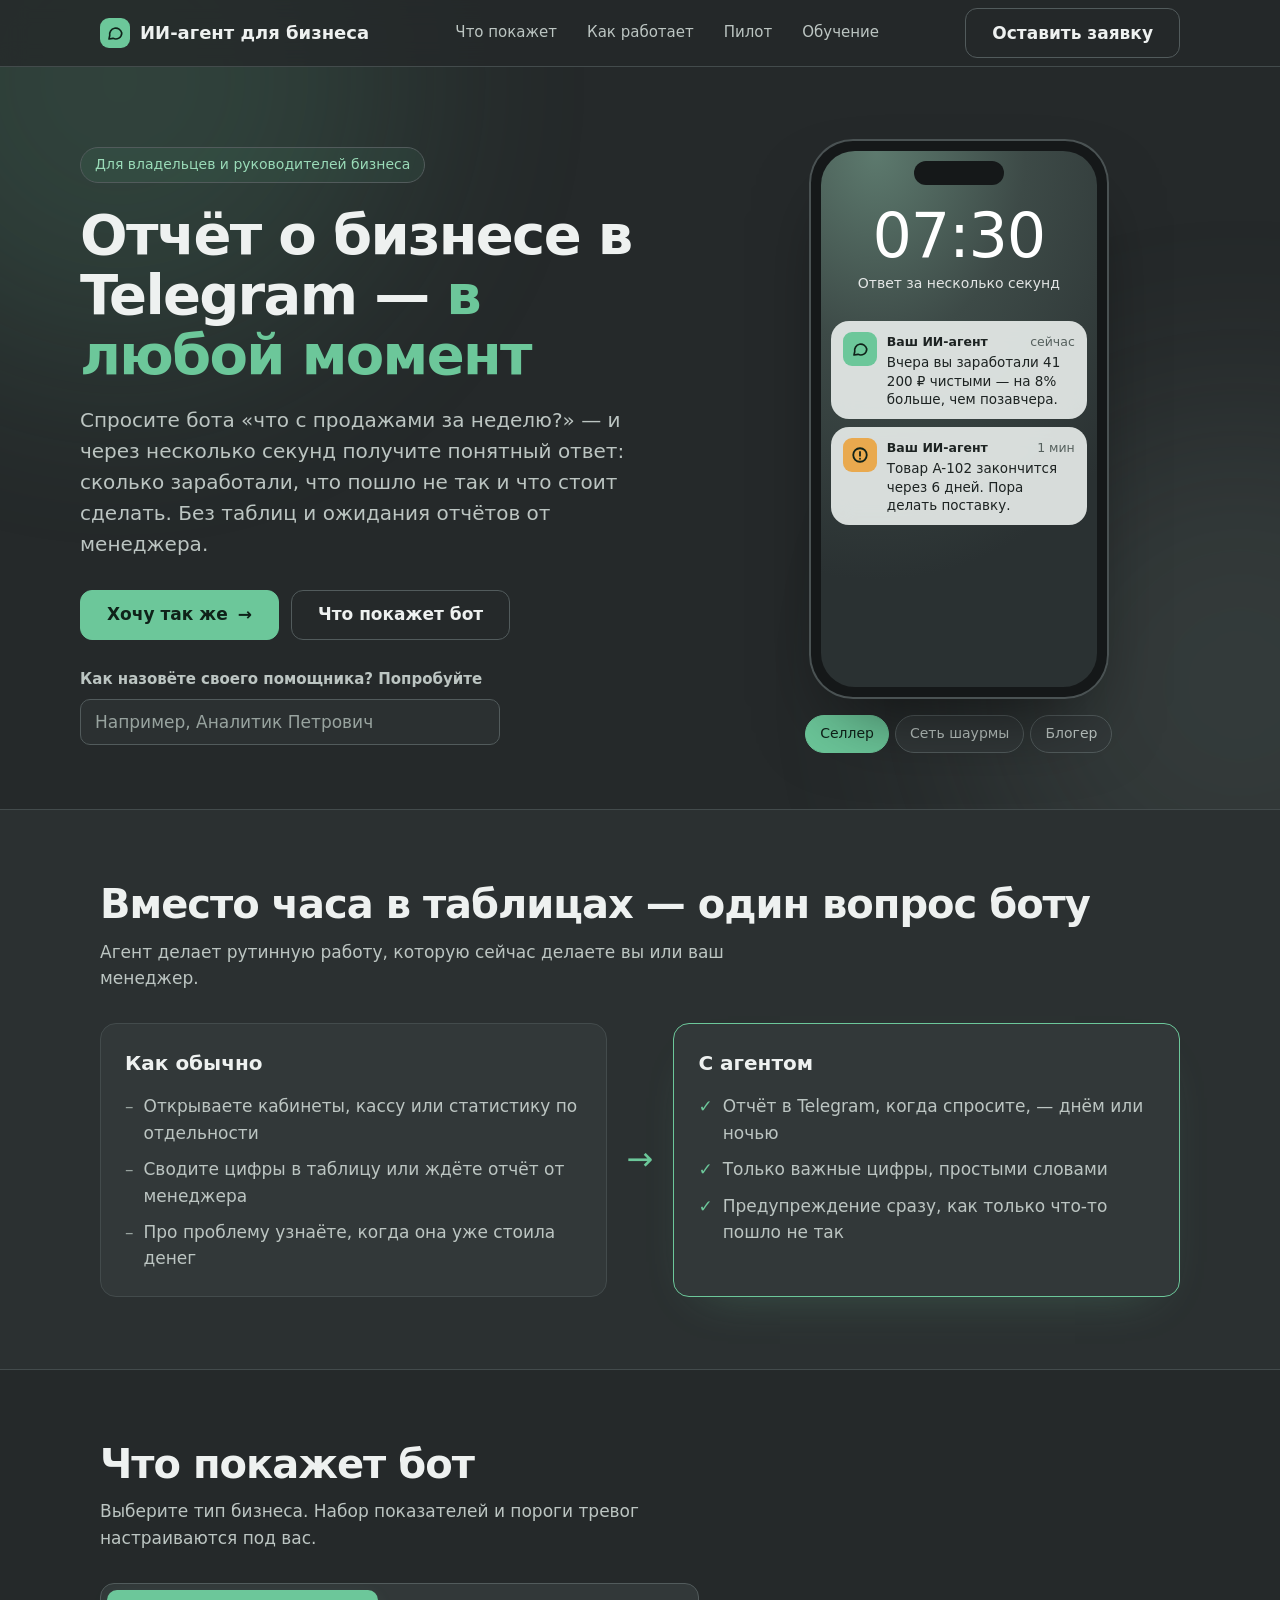
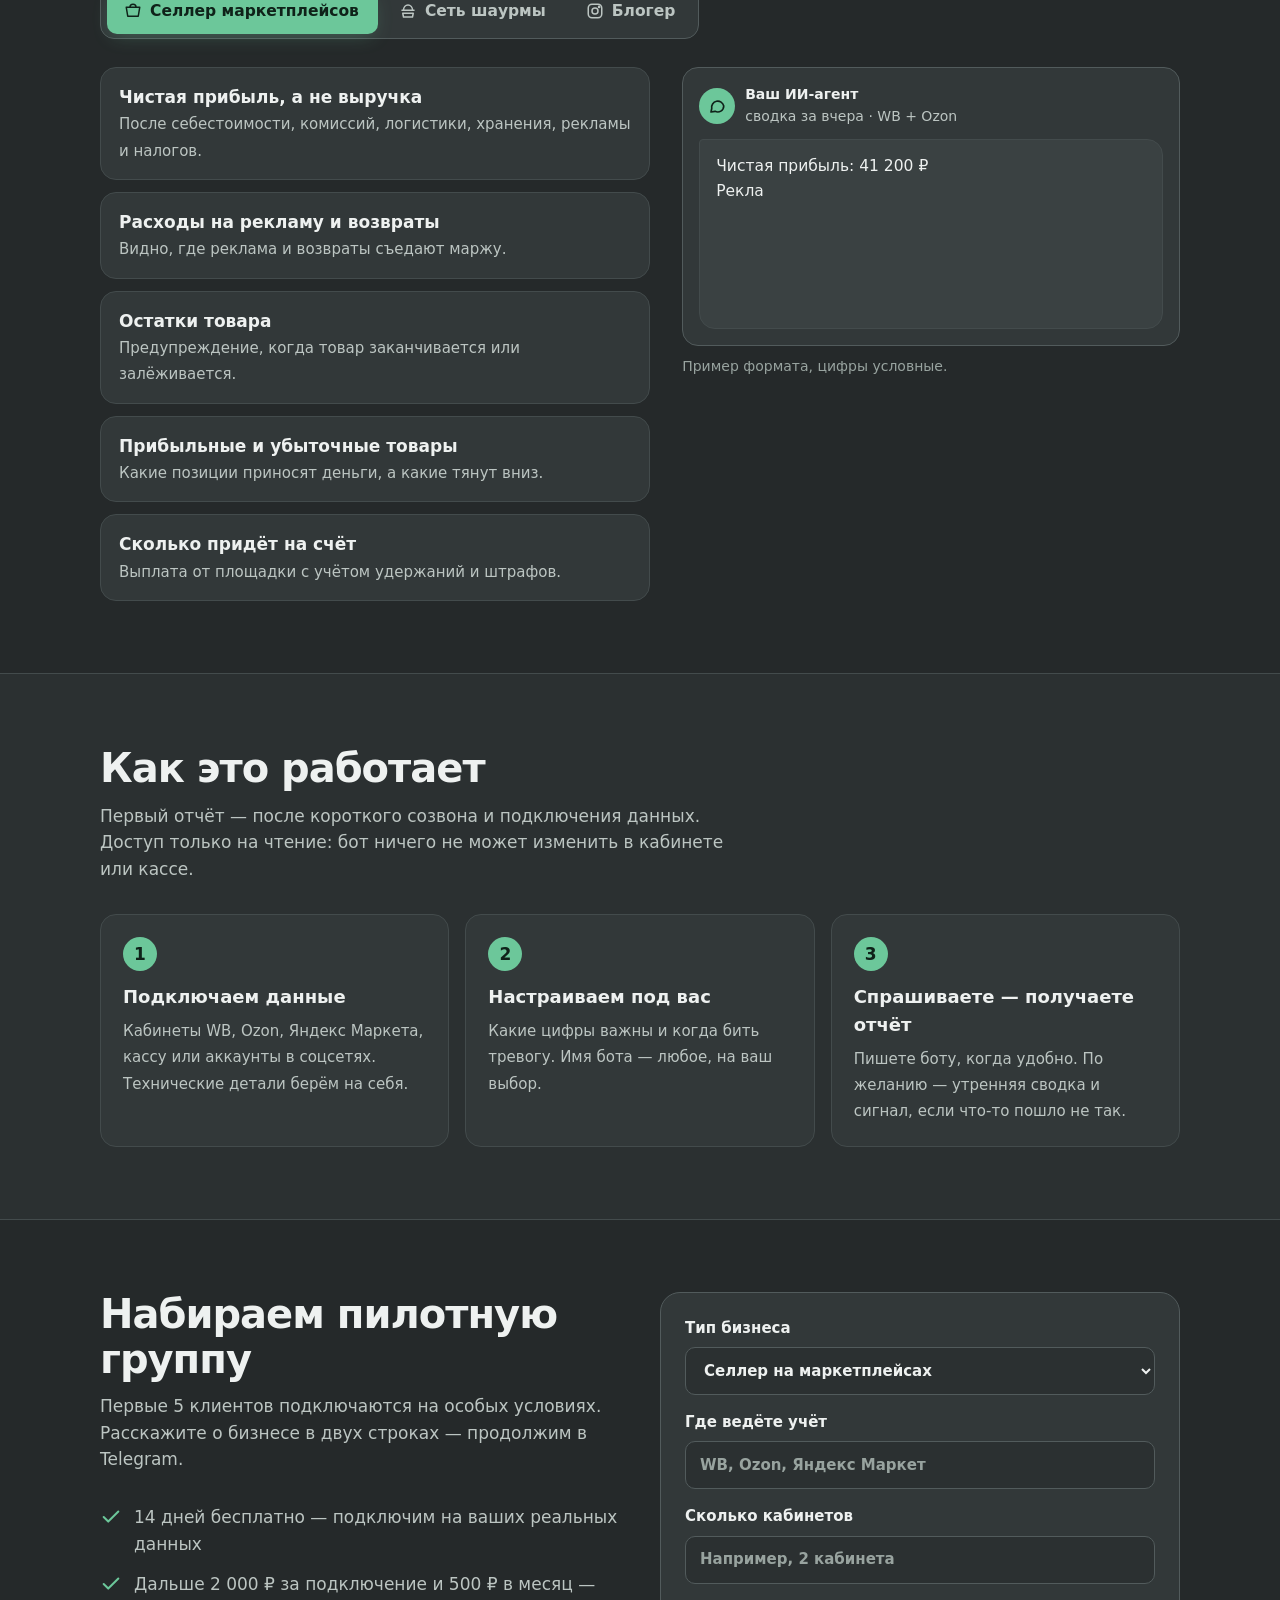
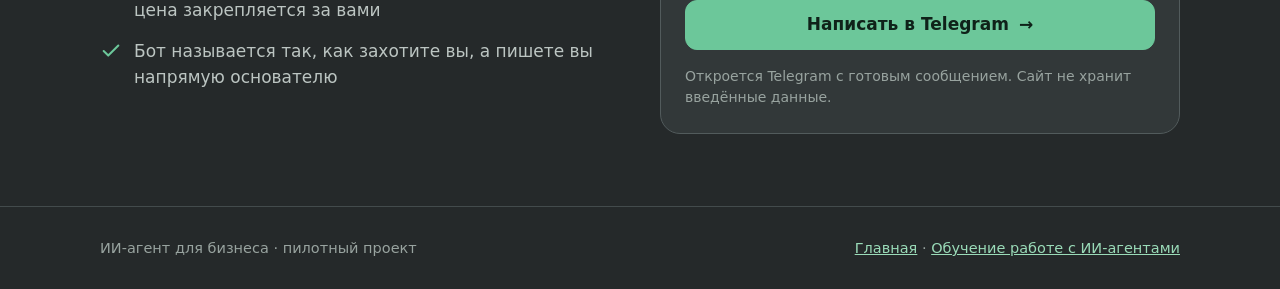
==== business/index.html @ 127d1268 "Split site into hub, business and school pages - index.html: new hub with two paths (business / scho" ====
<!doctype html>
<html lang="ru">
<head>
<meta charset="utf-8">
<meta name="viewport" content="width=device-width, initial-scale=1">
<title>ИИ-агент для бизнеса: отчёт в Telegram в любой момент</title>
<meta name="description" content="ИИ-агент сам собирает данные из кабинетов маркетплейсов, кассы или соцсетей и отвечает в Telegram, когда вы спросите. Для селлеров, кафе и блогеров. Пилот: 14 дней бесплатно.">
<meta property="og:title" content="Отчёт о вашем бизнесе в Telegram — в любой момент">
<meta property="og:description" content="Спросите бота — и через несколько секунд получите прибыль, проблемы и что сделать сегодня.">
<meta property="og:type" content="website">
<meta name="theme-color" content="#25292a">
<!-- Сюда вставьте счётчик Яндекс Метрики, чтобы мерить спрос: клики по кнопкам и отправки формы -->
<style>
  :root{
    --bg:#25292a; --bg2:#2b3031; --card:#323839; --card2:#3a4142;
    --line:#434b4c; --line2:#525b5c;
    --text:#eef1f0; --muted:#bcc5c2; --dim:#98a39f;
    --accent:#6cc79a; --accent2:#9adbb8; --accent-ink:#0f2219;
    --glow:rgba(108,199,154,.32);
    --radius:16px;
    --ease:cubic-bezier(.22,1,.36,1);
  }
  *{box-sizing:border-box}
  html{scroll-behavior:smooth}
  body{margin:0;font-family:system-ui,-apple-system,"Segoe UI",Roboto,"Helvetica Neue",Arial,sans-serif;color:var(--text);background:var(--bg);line-height:1.55;font-size:17px;overflow-x:hidden}
  a{color:var(--accent2)}
  ::selection{background:var(--accent);color:var(--accent-ink)}
  .wrap{max-width:1120px;margin:0 auto;padding:0 20px;position:relative}

  /* Мягкий фон */
  .bg{position:fixed;inset:0;z-index:-1;pointer-events:none;overflow:hidden}
  .orb{position:absolute;width:560px;height:560px;border-radius:50%;filter:blur(110px);opacity:.16;background:var(--accent);animation:float 20s var(--ease) infinite alternate}
  .orb.o1{top:-200px;left:-160px}
  .orb.o2{top:45%;right:-240px;background:#8fa8a0;opacity:.14;animation-duration:26s}
  @keyframes float{to{transform:translate(110px,70px) scale(1.12)}}

  /* Шапка */
  header{position:sticky;top:0;z-index:20;backdrop-filter:blur(12px);-webkit-backdrop-filter:blur(12px);background:rgba(37,41,42,.8);border-bottom:1px solid var(--line)}
  .bar{display:flex;align-items:center;justify-content:space-between;height:66px;gap:16px}
  .logo{display:flex;align-items:center;gap:10px;font-weight:700;font-size:18px;text-decoration:none;color:var(--text)}
  .logo-mark{width:30px;height:30px;border-radius:9px;background:var(--accent);display:grid;place-items:center;color:var(--accent-ink)}
  .logo-mark svg{width:18px;height:18px}
  nav.links{display:flex;gap:6px}
  nav.links a{color:var(--muted);text-decoration:none;font-size:15px;padding:8px 12px;border-radius:8px;position:relative;transition:color .25s}
  nav.links a::after{content:"";position:absolute;left:12px;right:12px;bottom:4px;height:2px;background:var(--accent);transform:scaleX(0);transform-origin:left;transition:transform .35s var(--ease)}
  nav.links a:hover{color:var(--text)}
  nav.links a:hover::after{transform:scaleX(1)}

  /* Кнопки */
  .btn{--b:var(--accent);position:relative;overflow:hidden;display:inline-flex;align-items:center;justify-content:center;gap:10px;min-height:50px;padding:0 26px;border-radius:12px;border:1px solid var(--b);background:var(--b);color:var(--accent-ink);font:inherit;font-weight:650;text-decoration:none;cursor:pointer;
    transition:transform .35s var(--ease),box-shadow .35s var(--ease),background .3s,color .3s,border-color .3s}
  .btn:hover{transform:translateY(-2px);box-shadow:0 12px 30px -10px var(--glow),0 0 0 4px rgba(108,199,154,.14)}
  .btn:active{transform:translateY(0) scale(.98)}
  .btn .arr{display:inline-block;transition:transform .35s var(--ease)}
  .btn:hover .arr{transform:translateX(4px)}
  .btn::before{content:"";position:absolute;top:0;left:-60%;width:40%;height:100%;background:linear-gradient(100deg,transparent,rgba(255,255,255,.4),transparent);transform:skewX(-20deg);transition:left .7s var(--ease)}
  .btn:hover::before{left:130%}
  .bar .btn .short{display:none}
  .btn.ghost{background:transparent;color:var(--text);border-color:var(--line2)}
  .btn.ghost:hover{border-color:var(--accent);color:var(--accent2);box-shadow:0 0 0 4px rgba(108,199,154,.1)}
  .btn.ghost::before{background:linear-gradient(100deg,transparent,rgba(108,199,154,.2),transparent)}
  .ripple{position:absolute;border-radius:50%;transform:scale(0);background:rgba(255,255,255,.45);animation:rip .6s var(--ease) forwards;pointer-events:none}
  .btn.ghost .ripple{background:rgba(108,199,154,.35)}
  @keyframes rip{to{transform:scale(4);opacity:0}}
  .btn:focus-visible,.tab:focus-visible,.chip:focus-visible,input:focus-visible,select:focus-visible,nav.links a:focus-visible,.logo:focus-visible{outline:2px solid var(--accent2);outline-offset:3px}

  /* Первый экран */
  .hero{padding:72px 0 56px;display:grid;grid-template-columns:1.1fr .9fr;gap:48px;align-items:center}
  .eyebrow{display:inline-flex;align-items:center;gap:8px;font-size:14px;color:var(--accent2);border:1px solid var(--line2);background:rgba(108,199,154,.08);padding:6px 14px;border-radius:999px;margin-bottom:22px}
  h1{font-size:clamp(34px,5vw,56px);line-height:1.07;letter-spacing:-.03em;margin:0 0 20px}
  h1 .hl{color:var(--accent)}
  .lead{font-size:clamp(18px,2vw,20px);color:var(--muted);max-width:580px;margin:0 0 30px}
  .cta-row{display:flex;gap:12px;flex-wrap:wrap}
  .namer{margin-top:28px;max-width:420px;display:grid;gap:8px}
  .namer label{font-size:15px;font-weight:600;color:var(--muted)}
  .namer input{min-height:46px}

  /* Телефон с уведомлениями */
  .phone-col{display:flex;flex-direction:column;align-items:center;gap:16px}
  .phone{width:300px;height:560px;border-radius:44px;padding:12px;background:#151819;box-shadow:0 40px 80px -30px rgba(0,0,0,.6),0 0 0 2px #4a5253 inset;position:relative}
  .screen{width:100%;height:100%;border-radius:34px;overflow:hidden;position:relative;
    background:radial-gradient(120% 80% at 20% 0%,#5d7a6e 0%,#3d4a47 45%,#2a3132 100%)}
  .notch{position:absolute;top:10px;left:50%;transform:translateX(-50%);width:90px;height:24px;border-radius:14px;background:#151819;z-index:2}
  .clock{text-align:center;color:#fff;padding-top:54px}
  .clock .t{font-size:62px;font-weight:300;letter-spacing:-.02em;line-height:1}
  .clock .d{font-size:14px;opacity:.85;margin-top:6px}
  .notifs{position:absolute;left:10px;right:10px;top:170px;display:flex;flex-direction:column;gap:8px}
  .notif{display:flex;gap:10px;padding:11px 12px;border-radius:18px;background:rgba(240,244,242,.88);color:#1d2322;backdrop-filter:blur(10px);-webkit-backdrop-filter:blur(10px);
    transform:translateY(-14px) scale(.96);opacity:0;transition:transform .6s var(--ease),opacity .6s var(--ease)}
  .notif.show{transform:none;opacity:1}
  .notif .ic{width:34px;height:34px;border-radius:9px;background:var(--accent);flex:none;display:grid;place-items:center;color:var(--accent-ink)}
  .notif .ic svg{width:18px;height:18px}
  .notif .top{display:flex;justify-content:space-between;font-size:12.5px;color:#55605d}
  .notif .top b{color:#1d2322;font-weight:650}
  .notif p{margin:2px 0 0;font-size:13.5px;line-height:1.35}
  .notif.alert .ic{background:#e9a94e}
  .chips{display:flex;gap:6px;flex-wrap:wrap;justify-content:center}
  .chip{min-height:38px;padding:0 14px;border-radius:999px;border:1px solid var(--line2);background:var(--card);color:var(--muted);font:inherit;font-size:14px;cursor:pointer;transition:background .3s,color .3s,border-color .3s}
  .chip:hover{color:var(--text);border-color:var(--accent)}
  .chip[aria-pressed="true"]{background:var(--accent);color:var(--accent-ink);border-color:var(--accent)}

  section{padding:72px 0}
  section.alt{background:var(--bg2);border-top:1px solid var(--line);border-bottom:1px solid var(--line)}
  h2{font-size:clamp(28px,3.6vw,40px);letter-spacing:-.025em;line-height:1.12;margin:0 0 12px}
  .sub{color:var(--muted);max-width:640px;margin:0 0 32px}

  /* Было / стало */
  .ba{display:grid;grid-template-columns:1fr auto 1fr;gap:20px;align-items:stretch}
  .ba-card{background:var(--card);border:1px solid var(--line);border-radius:var(--radius);padding:24px}
  .ba-card h3{margin:0 0 14px;font-size:20px}
  .ba-card ul{margin:0;padding:0;list-style:none;display:grid;gap:10px;color:var(--muted)}
  .ba-card li{display:flex;gap:10px}
  .ba-card li::before{content:"–";color:var(--dim)}
  .ba-card.after{border-color:var(--accent);box-shadow:0 20px 50px -30px var(--glow)}
  .ba-card.after li::before{content:"✓";color:var(--accent)}
  .ba-arrow{display:grid;place-items:center;color:var(--accent);font-size:32px}

  /* Вкладки */
  .tabs{position:relative;display:inline-flex;flex-wrap:wrap;gap:4px;padding:5px;border:1px solid var(--line2);border-radius:14px;background:var(--card);margin-bottom:28px}
  .tab{position:relative;z-index:1;min-height:44px;padding:0 18px;border:0;border-radius:10px;background:transparent;font:inherit;font-weight:600;font-size:15.5px;color:var(--muted);cursor:pointer;transition:color .3s;display:inline-flex;align-items:center;gap:8px}
  .tab svg{width:18px;height:18px;flex:none}
  .tab:hover{color:var(--text)}
  .tab[aria-selected="true"]{color:var(--accent-ink)}
  .tab-ind{position:absolute;z-index:0;top:5px;left:5px;height:44px;border-radius:10px;background:var(--accent);box-shadow:0 6px 20px -6px var(--glow);transition:transform .45s var(--ease),width .45s var(--ease),height .45s var(--ease)}
  .panel[hidden]{display:none}
  .panel{animation:panelIn .5s var(--ease)}
  @keyframes panelIn{from{opacity:0;transform:translateY(10px)}to{opacity:1;transform:none}}

  .split{display:grid;grid-template-columns:1.05fr .95fr;gap:32px;align-items:start}
  .cards{list-style:none;margin:0;padding:0;display:grid;gap:12px}
  .card{position:relative;padding:16px 18px;background:var(--card);border:1px solid var(--line);border-radius:var(--radius);overflow:hidden;transition:transform .35s var(--ease),border-color .3s}
  .card::before{content:"";position:absolute;inset:0;background:radial-gradient(260px circle at var(--mx,50%) var(--my,50%),rgba(108,199,154,.14),transparent 60%);opacity:0;transition:opacity .3s;pointer-events:none}
  .card:hover{transform:translateX(4px);border-color:var(--line2)}
  .card:hover::before{opacity:1}
  .card strong{display:block;position:relative}
  .card span{color:var(--muted);font-size:15px;position:relative}

  .chat{background:var(--card);border:1px solid var(--line2);border-radius:var(--radius);padding:16px}
  .chat-head{display:flex;align-items:center;gap:10px;font-size:14px;color:var(--muted);margin:0 0 12px}
  .ava{width:36px;height:36px;border-radius:50%;background:var(--accent);display:grid;place-items:center;color:var(--accent-ink);flex:none}
  .ava svg{width:18px;height:18px}
  .chat-head b{color:var(--text);font-weight:600;display:block}
  .bubble{background:var(--card2);border:1px solid var(--line);border-radius:4px 16px 16px 16px;padding:14px 16px;font-size:15.5px;white-space:pre-line;line-height:1.6;min-height:190px}
  .bubble .typing{display:inline-flex;gap:4px}
  .bubble .typing i{width:7px;height:7px;border-radius:50%;background:var(--dim);animation:dot 1.2s infinite}
  .bubble .typing i:nth-child(2){animation-delay:.15s}.bubble .typing i:nth-child(3){animation-delay:.3s}
  @keyframes dot{0%,80%,100%{opacity:.3;transform:translateY(0)}40%{opacity:1;transform:translateY(-3px)}}
  .note{font-size:14px;color:var(--dim);margin:10px 0 0}

  .steps{display:grid;grid-template-columns:repeat(3,1fr);gap:16px;counter-reset:s;list-style:none;padding:0;margin:0}
  .steps li{counter-increment:s;background:var(--card);border:1px solid var(--line);border-radius:var(--radius);padding:22px;transition:transform .4s var(--ease),border-color .3s,box-shadow .4s var(--ease)}
  .steps li:hover{transform:translateY(-6px);border-color:var(--accent);box-shadow:0 18px 40px -22px var(--glow)}
  .steps li::before{content:counter(s);display:inline-grid;place-items:center;width:34px;height:34px;border-radius:50%;background:var(--accent);color:var(--accent-ink);font-weight:700;margin-bottom:12px}
  .steps strong{display:block;margin-bottom:6px;font-size:18px}
  .steps span{color:var(--muted);font-size:15px}

  .form-wrap{display:grid;grid-template-columns:1fr 1fr;gap:40px;align-items:start}
  form{display:grid;gap:16px;background:var(--card);border:1px solid var(--line2);border-radius:20px;padding:24px}
  label{font-weight:600;font-size:15px;display:grid;gap:7px}
  input,select{font:inherit;min-height:48px;padding:0 14px;border:1px solid var(--line2);border-radius:10px;background:var(--bg2);color:var(--text);transition:border-color .25s,box-shadow .25s}
  input::placeholder{color:var(--dim)}
  input:hover,select:hover{border-color:#6a7576}
  input:focus,select:focus{border-color:var(--accent);box-shadow:0 0 0 4px rgba(108,199,154,.18);outline:none}
  .hint{font-size:14px;color:var(--dim);margin:0}
  .perks{list-style:none;padding:0;margin:0;display:grid;gap:14px}
  .perks li{display:flex;gap:12px;align-items:flex-start;color:var(--muted)}
  .perks svg{flex:none;width:22px;height:22px;color:var(--accent);margin-top:2px}

  footer{border-top:1px solid var(--line);padding:30px 0;color:var(--dim);font-size:14.5px}
  footer .wrap{display:flex;justify-content:space-between;gap:16px;flex-wrap:wrap}

  .reveal{opacity:0;transform:translateY(24px);transition:opacity .8s var(--ease),transform .8s var(--ease)}
  .reveal.in{opacity:1;transform:none}

  @media (max-width:880px){
    .hero,.split,.form-wrap{grid-template-columns:1fr}
    .steps{grid-template-columns:1fr}
    .ba{grid-template-columns:1fr}
    .ba-arrow{transform:rotate(90deg)}
    nav.links{display:none}
    .hero{padding:48px 0 40px;text-align:center;gap:36px}
    .lead,.sub{margin-left:auto;margin-right:auto}
    .cta-row{justify-content:center}
    .namer{margin-left:auto;margin-right:auto;width:100%}
    section h2,section .sub{text-align:center}
    .tabs{display:flex}
    .tab{flex:1 1 auto;justify-content:center}
    .ba-card h3,.steps li{text-align:center}
    .ba-card ul{text-align:left}
    .form-wrap > div{text-align:center}
    .perks{width:fit-content;max-width:100%;margin:0 auto;text-align:left}
    footer .wrap{justify-content:center;text-align:center}
    .note{text-align:center}
  }
  @media (max-width:520px){
    body{font-size:16px}
    .wrap{padding:0 16px}
    section{padding:52px 0}
    .bar{height:58px}
    .logo{font-size:15px;white-space:nowrap}
    .logo-mark{width:26px;height:26px}
    .bar .btn{min-height:40px;padding:0 12px;font-size:13.5px;white-space:nowrap;flex:none}
    .bar .btn .long{display:none}
    .bar .btn .short{display:inline}
    h1{font-size:32px}
    .cta-row .btn{flex:1 1 100%}
    .phone{width:272px;height:520px}
    .clock .t{font-size:54px}
    .tabs{width:100%}
    .tab{font-size:14.5px;padding:0 12px}
    .bubble{font-size:15px}
    form{padding:18px}
  }
  @media (prefers-reduced-motion:reduce){
    *,*::before,*::after{animation:none!important;transition:none!important}
    .reveal{opacity:1;transform:none}
    html{scroll-behavior:auto}
  }
</style>
</head>
<body>
<div class="bg" aria-hidden="true"><div class="orb o1"></div><div class="orb o2"></div></div>

<header>
  <div class="wrap bar">
    <a class="logo" href="../" title="На главную"><span class="logo-mark" aria-hidden="true"><svg viewBox="0 0 24 24" fill="none" stroke="currentColor" stroke-width="2.2" stroke-linecap="round" stroke-linejoin="round"><path d="M21 12a8 8 0 0 1-11.6 7.1L4 20l1-4.6A8 8 0 1 1 21 12z"/></svg></span>ИИ-агент для бизнеса</a>
    <nav class="links" aria-label="Разделы">
      <a href="#what">Что покажет</a>
      <a href="#how">Как работает</a>
      <a href="#request">Пилот</a>
      <a href="../school/">Обучение</a>
    </nav>
    <a class="btn ghost" href="#request"><span class="long">Оставить заявку</span><span class="short">Заявка</span></a>
  </div>
</header>

<main id="top">
  <div class="wrap hero">
    <div class="reveal">
      <span class="eyebrow">Для владельцев и руководителей бизнеса</span>
      <h1>Отчёт о бизнесе в Telegram — <span class="hl">в любой момент</span></h1>
      <p class="lead">Спросите бота «что с продажами за неделю?» — и через несколько секунд получите понятный ответ: сколько заработали, что пошло не так и что стоит сделать. Без таблиц и ожидания отчётов от менеджера.</p>
      <div class="cta-row">
        <a class="btn" href="#request">Хочу так же <span class="arr" aria-hidden="true">→</span></a>
        <a class="btn ghost" href="#what">Что покажет бот</a>
      </div>
      <div class="namer">
        <label for="botname">Как назовёте своего помощника? Попробуйте</label>
        <input id="botname" type="text" maxlength="24" placeholder="Например, Аналитик Петрович" autocomplete="off">
      </div>
    </div>

    <div class="phone-col reveal">
      <div class="phone" role="img" aria-label="Телефон с сообщениями от ИИ-агента">
        <div class="screen">
          <div class="notch" aria-hidden="true"></div>
          <div class="clock" aria-hidden="true"><div class="t">07:30</div><div class="d">Ответ за несколько секунд</div></div>
          <div class="notifs" id="notifs" aria-hidden="true"></div>
        </div>
      </div>
      <div class="chips" role="group" aria-label="Пример для бизнеса">
        <button class="chip" type="button" data-seg="0" aria-pressed="true">Селлер</button>
        <button class="chip" type="button" data-seg="1" aria-pressed="false">Сеть шаурмы</button>
        <button class="chip" type="button" data-seg="2" aria-pressed="false">Блогер</button>
      </div>
    </div>
  </div>

  <section class="alt">
    <div class="wrap">
      <h2 class="reveal">Вместо часа в таблицах — один вопрос боту</h2>
      <p class="sub reveal">Агент делает рутинную работу, которую сейчас делаете вы или ваш менеджер.</p>
      <div class="ba">
        <div class="ba-card reveal">
          <h3>Как обычно</h3>
          <ul>
            <li>Открываете кабинеты, кассу или статистику по отдельности</li>
            <li>Сводите цифры в таблицу или ждёте отчёт от менеджера</li>
            <li>Про проблему узнаёте, когда она уже стоила денег</li>
          </ul>
        </div>
        <div class="ba-arrow reveal" aria-hidden="true">→</div>
        <div class="ba-card after reveal">
          <h3>С агентом</h3>
          <ul>
            <li>Отчёт в Telegram, когда спросите, — днём или ночью</li>
            <li>Только важные цифры, простыми словами</li>
            <li>Предупреждение сразу, как только что-то пошло не так</li>
          </ul>
        </div>
      </div>
    </div>
  </section>

  <section id="what">
    <div class="wrap">
      <h2 class="reveal">Что покажет бот</h2>
      <p class="sub reveal">Выберите тип бизнеса. Набор показателей и пороги тревог настраиваются под вас.</p>

      <div class="tabs reveal" role="tablist" aria-label="Тип бизнеса">
        <span class="tab-ind" aria-hidden="true"></span>
        <button class="tab" role="tab" id="tab-sellers" aria-controls="panel-sellers" aria-selected="true" type="button">
          <svg viewBox="0 0 24 24" fill="none" stroke="currentColor" stroke-width="2" stroke-linecap="round" stroke-linejoin="round" aria-hidden="true"><path d="M3 7h18l-2 12H5L3 7z"/><path d="M8 7a4 4 0 0 1 8 0"/></svg>Селлер маркетплейсов</button>
        <button class="tab" role="tab" id="tab-food" aria-controls="panel-food" aria-selected="false" type="button" tabindex="-1">
          <svg viewBox="0 0 24 24" fill="none" stroke="currentColor" stroke-width="2" stroke-linecap="round" stroke-linejoin="round" aria-hidden="true"><path d="M4 11h16"/><path d="M6 11c0-4 2.7-7 6-7s6 3 6 7"/><path d="M5 15h14l-1 5H6l-1-5z"/></svg>Сеть шаурмы</button>
        <button class="tab" role="tab" id="tab-blog" aria-controls="panel-blog" aria-selected="false" type="button" tabindex="-1">
          <svg viewBox="0 0 24 24" fill="none" stroke="currentColor" stroke-width="2" stroke-linecap="round" stroke-linejoin="round" aria-hidden="true"><rect x="3" y="3" width="18" height="18" rx="5"/><circle cx="12" cy="12" r="4"/><circle cx="17.5" cy="6.5" r=".8" fill="currentColor"/></svg>Блогер</button>
      </div>

      <div class="panel" role="tabpanel" id="panel-sellers" aria-labelledby="tab-sellers">
        <div class="split">
          <ul class="cards">
            <li class="card"><strong>Чистая прибыль, а не выручка</strong><span>После себестоимости, комиссий, логистики, хранения, рекламы и налогов.</span></li>
            <li class="card"><strong>Расходы на рекламу и возвраты</strong><span>Видно, где реклама и возвраты съедают маржу.</span></li>
            <li class="card"><strong>Остатки товара</strong><span>Предупреждение, когда товар заканчивается или залёживается.</span></li>
            <li class="card"><strong>Прибыльные и убыточные товары</strong><span>Какие позиции приносят деньги, а какие тянут вниз.</span></li>
            <li class="card"><strong>Сколько придёт на счёт</strong><span>Выплата от площадки с учётом удержаний и штрафов.</span></li>
          </ul>
          <div>
            <div class="chat">
              <div class="chat-head"><span class="ava" aria-hidden="true"><svg viewBox="0 0 24 24" fill="none" stroke="currentColor" stroke-width="2.2" stroke-linecap="round" stroke-linejoin="round"><path d="M21 12a8 8 0 0 1-11.6 7.1L4 20l1-4.6A8 8 0 1 1 21 12z"/></svg></span><span><b class="bot-name">Ваш ИИ-агент</b>сводка за вчера · WB + Ozon</span></div>
              <div class="bubble" data-text="Чистая прибыль: 41 200 ₽
Реклама: 11,4% от выручки — выше вашего лимита 8%
Товар A-102: остатка на 6 дней продаж, пора делать поставку
Выкуп за 30 дней: 58%
К выплате: 312 400 ₽"></div>
            </div>
            <p class="note">Пример формата, цифры условные.</p>
          </div>
        </div>
      </div>

      <div class="panel" role="tabpanel" id="panel-food" aria-labelledby="tab-food" hidden>
        <div class="split">
          <ul class="cards">
            <li class="card"><strong>Выручка и средний чек по каждой точке</strong><span>Точки сравниваются между собой, а не только с прошлым месяцем.</span></li>
            <li class="card"><strong>Расход продуктов и списания</strong><span>Сигнал, если точка тратит продуктов заметно больше остальных.</span></li>
            <li class="card"><strong>Скидки и возвраты</strong><span>Где прибыль утекает через скидки и ошибки на кассе.</span></li>
            <li class="card"><strong>Открытие смен</strong><span>Сотрудник присылает фото в Telegram, агент проверяет и сообщает, если отчёта нет вовремя.</span></li>
          </ul>
          <div>
            <div class="chat">
              <div class="chat-head"><span class="ava" aria-hidden="true"><svg viewBox="0 0 24 24" fill="none" stroke="currentColor" stroke-width="2.2" stroke-linecap="round" stroke-linejoin="round"><path d="M21 12a8 8 0 0 1-11.6 7.1L4 20l1-4.6A8 8 0 1 1 21 12z"/></svg></span><span><b class="bot-name">Ваш ИИ-агент</b>сводка за вчера · 7 точек</span></div>
              <div class="bubble" data-text="Выручка сети: 486 000 ₽
Средний чек: 410 ₽
Продукты: точка №3 тратит 38% выручки, остальные около 32%
Списания: на точке №5 в 2 раза больше среднего
Скидки: на точке №2 скидка в 14% чеков
Смена: точка №4 не прислала фото открытия"></div>
            </div>
            <p class="note">Пример формата, цифры условные.</p>
          </div>
        </div>
      </div>

      <div class="panel" role="tabpanel" id="panel-blog" aria-labelledby="tab-blog" hidden>
        <div class="split">
          <ul class="cards">
            <li class="card"><strong>Охваты и вовлечённость</strong><span>Сколько людей увидели каждый пост и как реагировали — с объяснением, почему выросло или упало.</span></li>
            <li class="card"><strong>Рост и отток подписчиков</strong><span>Сколько пришло и ушло, после каких публикаций.</span></li>
            <li class="card"><strong>Что и когда публиковать</strong><span>Какие темы, форматы и часы работают именно у вас.</span></li>
            <li class="card"><strong>Тренды в вашей нише</strong><span>Что набирает просмотры у похожих авторов.</span></li>
            <li class="card"><strong>Идеи следующих постов</strong><span>Агент предлагает темы на основе того, что сработало.</span></li>
          </ul>
          <div>
            <div class="chat">
              <div class="chat-head"><span class="ava" aria-hidden="true"><svg viewBox="0 0 24 24" fill="none" stroke="currentColor" stroke-width="2.2" stroke-linecap="round" stroke-linejoin="round"><path d="M21 12a8 8 0 0 1-11.6 7.1L4 20l1-4.6A8 8 0 1 1 21 12z"/></svg></span><span><b class="bot-name">Ваш ИИ-агент</b>сводка за неделю · Instagram + Telegram</span></div>
              <div class="bubble" data-text="Охват за неделю: 84 300 (+12%)
Вовлечённость: 4,1% — лучшая за месяц
Лучший пост: Reels про нейросети для резюме — 31 000 просмотров
Подписчики: +412 / −96
Лучшее время публикации: 19:00–21:00
Идея: продолжить тему резюме в формате «до/после»"></div>
            </div>
            <p class="note">Пример формата, цифры условные.</p>
          </div>
        </div>
      </div>
    </div>
  </section>

  <section id="how" class="alt">
    <div class="wrap">
      <h2 class="reveal">Как это работает</h2>
      <p class="sub reveal">Первый отчёт — после короткого созвона и подключения данных. Доступ только на чтение: бот ничего не может изменить в кабинете или кассе.</p>
      <ol class="steps">
        <li class="reveal"><strong>Подключаем данные</strong><span>Кабинеты WB, Ozon, Яндекс Маркета, кассу или аккаунты в соцсетях. Технические детали берём на себя.</span></li>
        <li class="reveal"><strong>Настраиваем под вас</strong><span>Какие цифры важны и когда бить тревогу. Имя бота — любое, на ваш выбор.</span></li>
        <li class="reveal"><strong>Спрашиваете — получаете отчёт</strong><span>Пишете боту, когда удобно. По желанию — утренняя сводка и сигнал, если что-то пошло не так.</span></li>
      </ol>
    </div>
  </section>

  <section id="request">
    <div class="wrap form-wrap">
      <div class="reveal">
        <h2>Набираем пилотную группу</h2>
        <p class="sub">Первые 5 клиентов подключаются на особых условиях. Расскажите о бизнесе в двух строках — продолжим в Telegram.</p>
        <ul class="perks">
          <li><svg viewBox="0 0 24 24" fill="none" stroke="currentColor" stroke-width="2.2" stroke-linecap="round" stroke-linejoin="round" aria-hidden="true"><path d="M20 6 9 17l-5-5"/></svg>14 дней бесплатно — подключим на ваших реальных данных</li>
          <li><svg viewBox="0 0 24 24" fill="none" stroke="currentColor" stroke-width="2.2" stroke-linecap="round" stroke-linejoin="round" aria-hidden="true"><path d="M20 6 9 17l-5-5"/></svg>Дальше 2 000 ₽ за подключение и 500 ₽ в месяц — цена закрепляется за вами</li>
          <li><svg viewBox="0 0 24 24" fill="none" stroke="currentColor" stroke-width="2.2" stroke-linecap="round" stroke-linejoin="round" aria-hidden="true"><path d="M20 6 9 17l-5-5"/></svg>Бот называется так, как захотите вы, а пишете вы напрямую основателю</li>
        </ul>
      </div>
      <form id="lead" class="reveal" novalidate>
        <label for="seg">Тип бизнеса
          <select id="seg" name="seg">
            <option value="Селлер на маркетплейсах">Селлер на маркетплейсах</option>
            <option value="Сеть шаурмы / фастфуда">Сеть шаурмы / фастфуда</option>
            <option value="Блогер">Блогер</option>
            <option value="Другое">Другое</option>
          </select>
        </label>
        <label for="sys"><span id="sys-label">Где ведёте учёт</span>
          <input id="sys" name="sys" type="text" placeholder="WB, Ozon, Яндекс Маркет" autocomplete="off">
        </label>
        <label for="cnt"><span id="cnt-label">Сколько кабинетов</span>
          <input id="cnt" name="cnt" type="text" placeholder="Например, 2 кабинета" autocomplete="off">
        </label>
        <button class="btn" type="submit">Написать в Telegram <span class="arr" aria-hidden="true">→</span></button>
        <p class="hint">Откроется Telegram с готовым сообщением. Сайт не хранит введённые данные.</p>
      </form>
    </div>
  </section>
</main>

<footer>
  <div class="wrap">
    <span>ИИ-агент для бизнеса · пилотный проект</span>
    <span><a href="../">Главная</a> · <a href="../school/">Обучение работе с ИИ-агентами</a></span>
  </div>
</footer>

<script>
(function(){
  var TG_USERNAME = "ngafitulin";
  var DEFAULT_NAME = "Ваш ИИ-агент";
  var reduce = window.matchMedia('(prefers-reduced-motion: reduce)').matches;
  var botName = DEFAULT_NAME;

  /* Волна по клику на кнопки */
  document.querySelectorAll('.btn').forEach(function(b){
    b.addEventListener('pointerdown', function(e){
      if(reduce) return;
      var r = b.getBoundingClientRect(), s = Math.max(r.width, r.height);
      var sp = document.createElement('span');
      sp.className = 'ripple';
      sp.style.width = sp.style.height = s + 'px';
      sp.style.left = (e.clientX - r.left - s/2) + 'px';
      sp.style.top = (e.clientY - r.top - s/2) + 'px';
      b.appendChild(sp);
      setTimeout(function(){ sp.remove(); }, 650);
    });
  });

  /* Подсветка карточек за курсором */
  document.querySelectorAll('.card').forEach(function(c){
    c.addEventListener('pointermove', function(e){
      var r = c.getBoundingClientRect();
      c.style.setProperty('--mx', (e.clientX - r.left) + 'px');
      c.style.setProperty('--my', (e.clientY - r.top) + 'px');
    });
  });

  /* Появление при прокрутке */
  var io = 'IntersectionObserver' in window ? new IntersectionObserver(function(es){
    es.forEach(function(en){ if(en.isIntersecting){ en.target.classList.add('in'); io.unobserve(en.target); } });
  }, {threshold:.12}) : null;
  document.querySelectorAll('.reveal').forEach(function(el){
    var sibs = [].slice.call(el.parentElement.children).filter(function(x){ return x.classList.contains('reveal'); });
    if(el.parentElement.classList.contains('steps') || el.parentElement.classList.contains('ba'))
      el.style.transitionDelay = sibs.indexOf(el) * 120 + 'ms';
    if(io) io.observe(el); else el.classList.add('in');
  });

  /* Телефон: уведомления по очереди */
  var icon = '<svg viewBox="0 0 24 24" fill="none" stroke="currentColor" stroke-width="2.2" stroke-linecap="round" stroke-linejoin="round"><path d="M21 12a8 8 0 0 1-11.6 7.1L4 20l1-4.6A8 8 0 1 1 21 12z"/></svg>';
  var warn = '<svg viewBox="0 0 24 24" fill="none" stroke="currentColor" stroke-width="2.4" stroke-linecap="round" stroke-linejoin="round"><path d="M12 8v5"/><path d="M12 17h.01"/><circle cx="12" cy="12" r="9"/></svg>';
  var sets = [
    [
      ['ok','Вчера вы заработали 41 200 ₽ чистыми — на 8% больше, чем позавчера.'],
      ['alert','Товар A-102 закончится через 6 дней. Пора делать поставку.'],
      ['alert','Реклама съела 11% выручки — выше вашего лимита 8%.']
    ],
    [
      ['ok','Вчера сеть заработала 486 000 ₽, средний чек 410 ₽.'],
      ['alert','Точка №5 списала продуктов в 2 раза больше остальных.'],
      ['alert','Точка №4 до сих пор не прислала фото открытия смены.']
    ],
    [
      ['ok','За неделю ваши посты посмотрели 84 300 раз — на 12% больше.'],
      ['ok','Лучший пост недели — Reels про нейросети для резюме.'],
      ['ok','Идея на сегодня: продолжите тему, публикуйте в 19:00–21:00.']
    ]
  ];
  var notifs = document.getElementById('notifs');
  var chips = [].slice.call(document.querySelectorAll('.chip'));
  var cur = 0, phoneTimers = [], autoplay = true;
  function esc(s){ return s.replace(/[&<>"]/g, function(c){ return {'&':'&amp;','<':'&lt;','>':'&gt;','"':'&quot;'}[c]; }); }
  function clearPhone(){ phoneTimers.forEach(clearTimeout); phoneTimers = []; }
  function showSet(i){
    clearPhone();
    cur = i;
    chips.forEach(function(c, k){ c.setAttribute('aria-pressed', k === i ? 'true' : 'false'); });
    notifs.innerHTML = sets[i].map(function(n, k){
      return '<div class="notif ' + (n[0] === 'alert' ? 'alert' : '') + '"><span class="ic">' + (n[0] === 'alert' ? warn : icon) + '</span><div style="flex:1;min-width:0"><div class="top"><b>' + esc(botName) + '</b><span>' + (k === 0 ? 'сейчас' : (k * 1) + ' мин') + '</span></div><p>' + n[1] + '</p></div></div>';
    }).join('');
    var els = [].slice.call(notifs.children);
    if(reduce){ els.forEach(function(e){ e.classList.add('show'); }); return; }
    els.forEach(function(e, k){ phoneTimers.push(setTimeout(function(){ e.classList.add('show'); }, 500 + k * 1100)); });
    if(autoplay) phoneTimers.push(setTimeout(function(){ showSet((cur + 1) % sets.length); }, 500 + sets[i].length * 1100 + 3800));
  }
  chips.forEach(function(c){
    c.addEventListener('click', function(){ autoplay = false; showSet(+c.getAttribute('data-seg')); });
  });
  showSet(0);

  /* Имя бота: обновляется на телефоне и в сводках */
  document.getElementById('botname').addEventListener('input', function(e){
    botName = e.target.value.trim() || DEFAULT_NAME;
    document.querySelectorAll('.bot-name, .notif .top b').forEach(function(b){ b.textContent = botName; });
  });

  /* Печать текста в пузыре сообщения */
  /* Сводка печатается, держится на экране и через несколько секунд печатается заново */
  var HOLD_MS = 4500;
  var timers = new Map();
  function stopBubble(el){ clearTimeout(timers.get(el)); timers.delete(el); }
  function typeBubble(el){
    var full = el.getAttribute('data-text');
    stopBubble(el);
    if(reduce){ el.textContent = full; return; }
    el.innerHTML = '<span class="typing" aria-label="агент печатает"><i></i><i></i><i></i></span>';
    var i = 0;
    function step(){
      i += 2;
      el.textContent = full.slice(0, i);
      if(i < full.length) timers.set(el, setTimeout(step, 18));
      else timers.set(el, setTimeout(function(){
        if(!el.closest('.panel').hidden) typeBubble(el);
      }, HOLD_MS));
    }
    timers.set(el, setTimeout(step, 650));
  }

  /* Вкладки с бегущим индикатором */
  var tabs = [].slice.call(document.querySelectorAll('.tab'));
  var ind = document.querySelector('.tab-ind');
  var tablist = document.querySelector('.tabs');
  function moveInd(t){
    var lr = tablist.getBoundingClientRect(), r = t.getBoundingClientRect();
    ind.style.width = r.width + 'px';
    ind.style.height = r.height + 'px';
    ind.style.transform = 'translate(' + (r.left - lr.left - 5) + 'px,' + (r.top - lr.top - 5) + 'px)';
  }
  function select(t, focus){
    tabs.forEach(function(x){
      var on = x === t;
      x.setAttribute('aria-selected', on ? 'true' : 'false');
      x.tabIndex = on ? 0 : -1;
      var p = document.getElementById(x.getAttribute('aria-controls'));
      p.hidden = !on;
      if(on) typeBubble(p.querySelector('.bubble')); else stopBubble(p.querySelector('.bubble'));
    });
    moveInd(t);
    if(focus) t.focus();
  }
  tabs.forEach(function(t, i){
    t.addEventListener('click', function(){ select(t); });
    t.addEventListener('keydown', function(e){
      var n = null;
      if(e.key === 'ArrowRight') n = tabs[(i + 1) % tabs.length];
      if(e.key === 'ArrowLeft') n = tabs[(i - 1 + tabs.length) % tabs.length];
      if(e.key === 'Home') n = tabs[0];
      if(e.key === 'End') n = tabs[tabs.length - 1];
      if(n){ e.preventDefault(); select(n, true); }
    });
  });
  window.addEventListener('resize', function(){ moveInd(document.querySelector('.tab[aria-selected="true"]')); });

  var first = document.querySelector('#panel-sellers .bubble');
  moveInd(tabs[0]);
  if(io){
    var bo = new IntersectionObserver(function(es){
      if(es[0].isIntersecting){ typeBubble(first); bo.disconnect(); }
    }, {threshold:.4});
    bo.observe(first);
  } else typeBubble(first);

  /* Форма: подписи подстраиваются под тип бизнеса */
  var hints = {
    'Селлер на маркетплейсах': ['Где ведёте учёт', 'WB, Ozon, Яндекс Маркет', 'Сколько кабинетов', 'Например, 2 кабинета'],
    'Сеть шаурмы / фастфуда': ['Где ведёте учёт', 'iiko, 1С, Excel…', 'Сколько точек', 'Например, 7 точек'],
    'Блогер': ['Какие соцсети', 'Instagram, Telegram, VK…', 'Аудитория', 'Например, 25 000 подписчиков'],
    'Другое': ['Где ведёте учёт', 'CRM, касса, Excel…', 'Масштаб бизнеса', 'Точки, сотрудники, оборот']
  };
  var seg = document.getElementById('seg');
  seg.addEventListener('change', function(){
    var h = hints[seg.value];
    document.getElementById('sys-label').textContent = h[0];
    document.getElementById('sys').placeholder = h[1];
    document.getElementById('cnt-label').textContent = h[2];
    document.getElementById('cnt').placeholder = h[3];
  });

  /* Заявка: открывает Telegram с готовым текстом */
  document.getElementById('lead').addEventListener('submit', function(e){
    e.preventDefault();
    var f = e.target, h = hints[f.seg.value];
    var text = 'Здравствуйте! Интересует пилот ИИ-агента с отчётами.\n' +
      'Тип бизнеса: ' + f.seg.value + '\n' +
      h[0] + ': ' + (f.sys.value || 'не указано') + '\n' +
      h[2] + ': ' + (f.cnt.value || 'не указано') +
      (botName !== DEFAULT_NAME ? '\nИмя бота: ' + botName : '');
    window.open('https://t.me/' + TG_USERNAME + '?text=' + encodeURIComponent(text), '_blank', 'noopener');
  });
})();
</script>
</body>
</html>
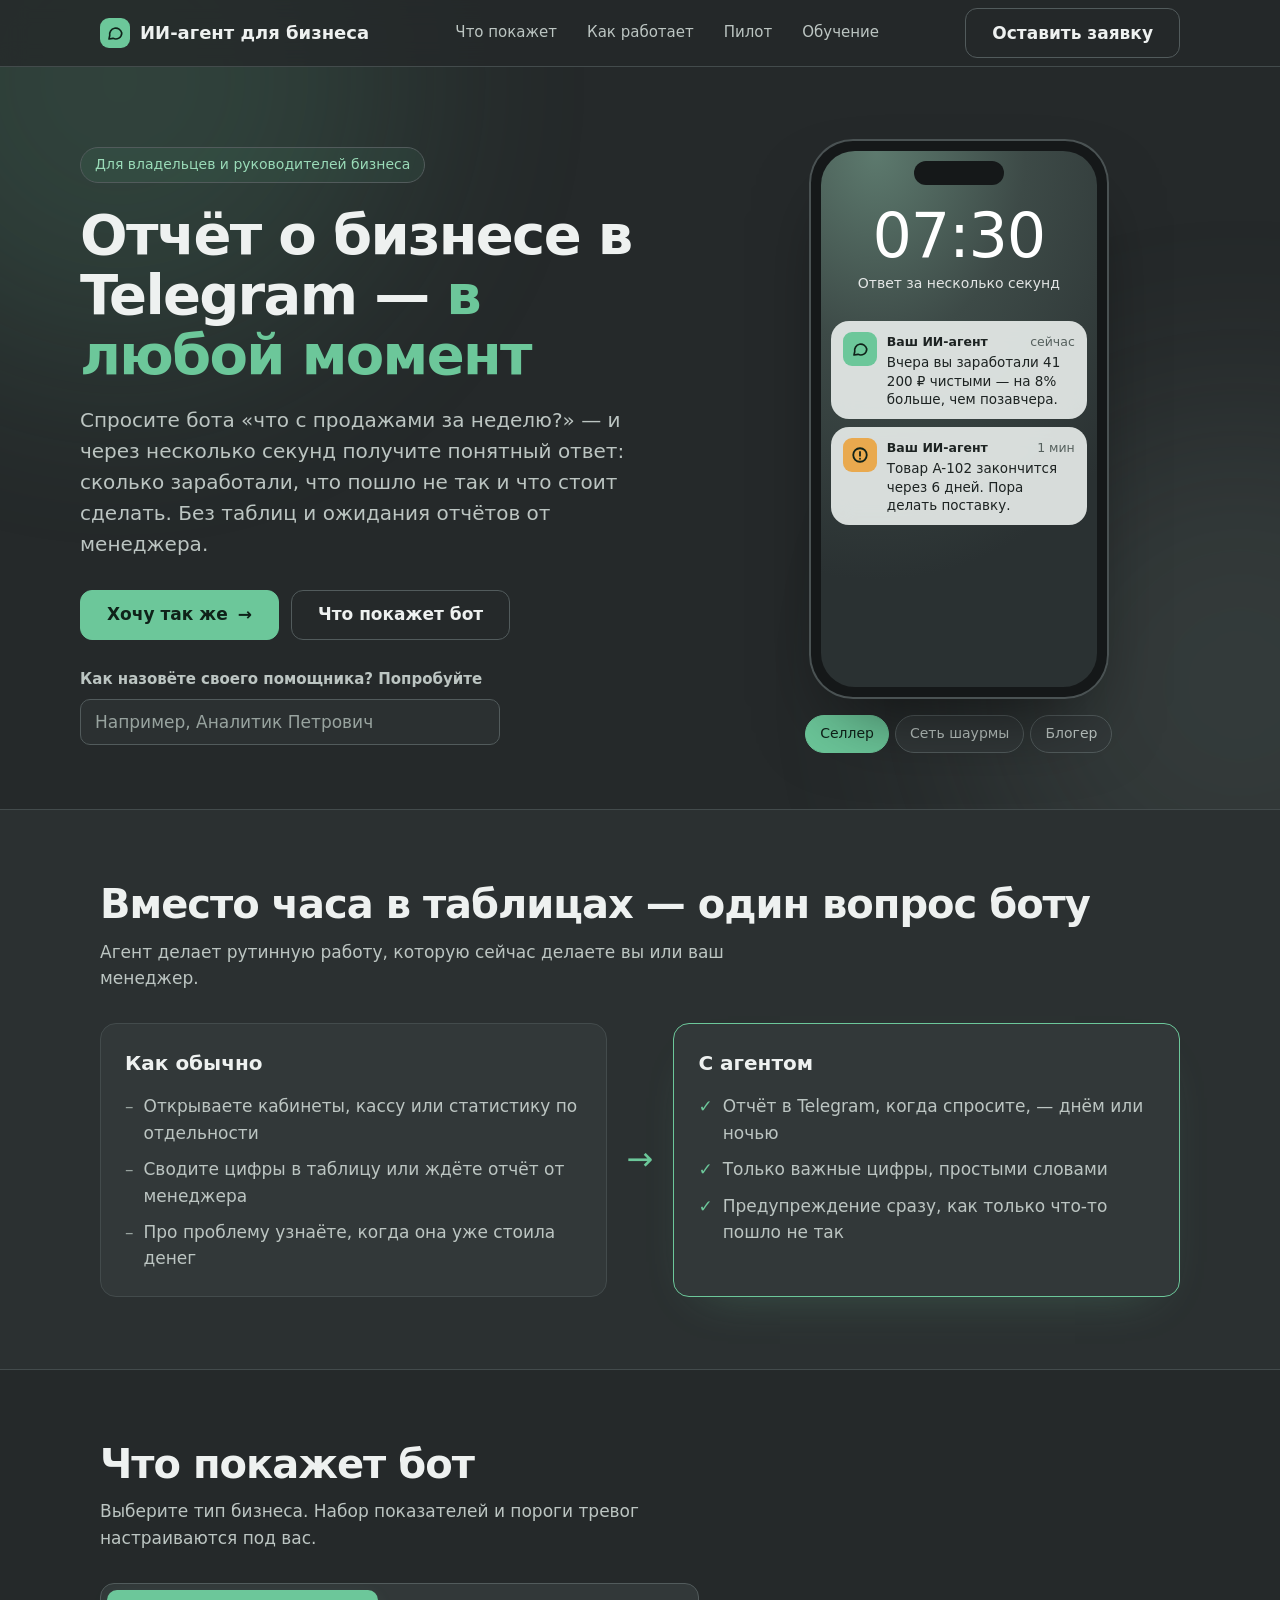
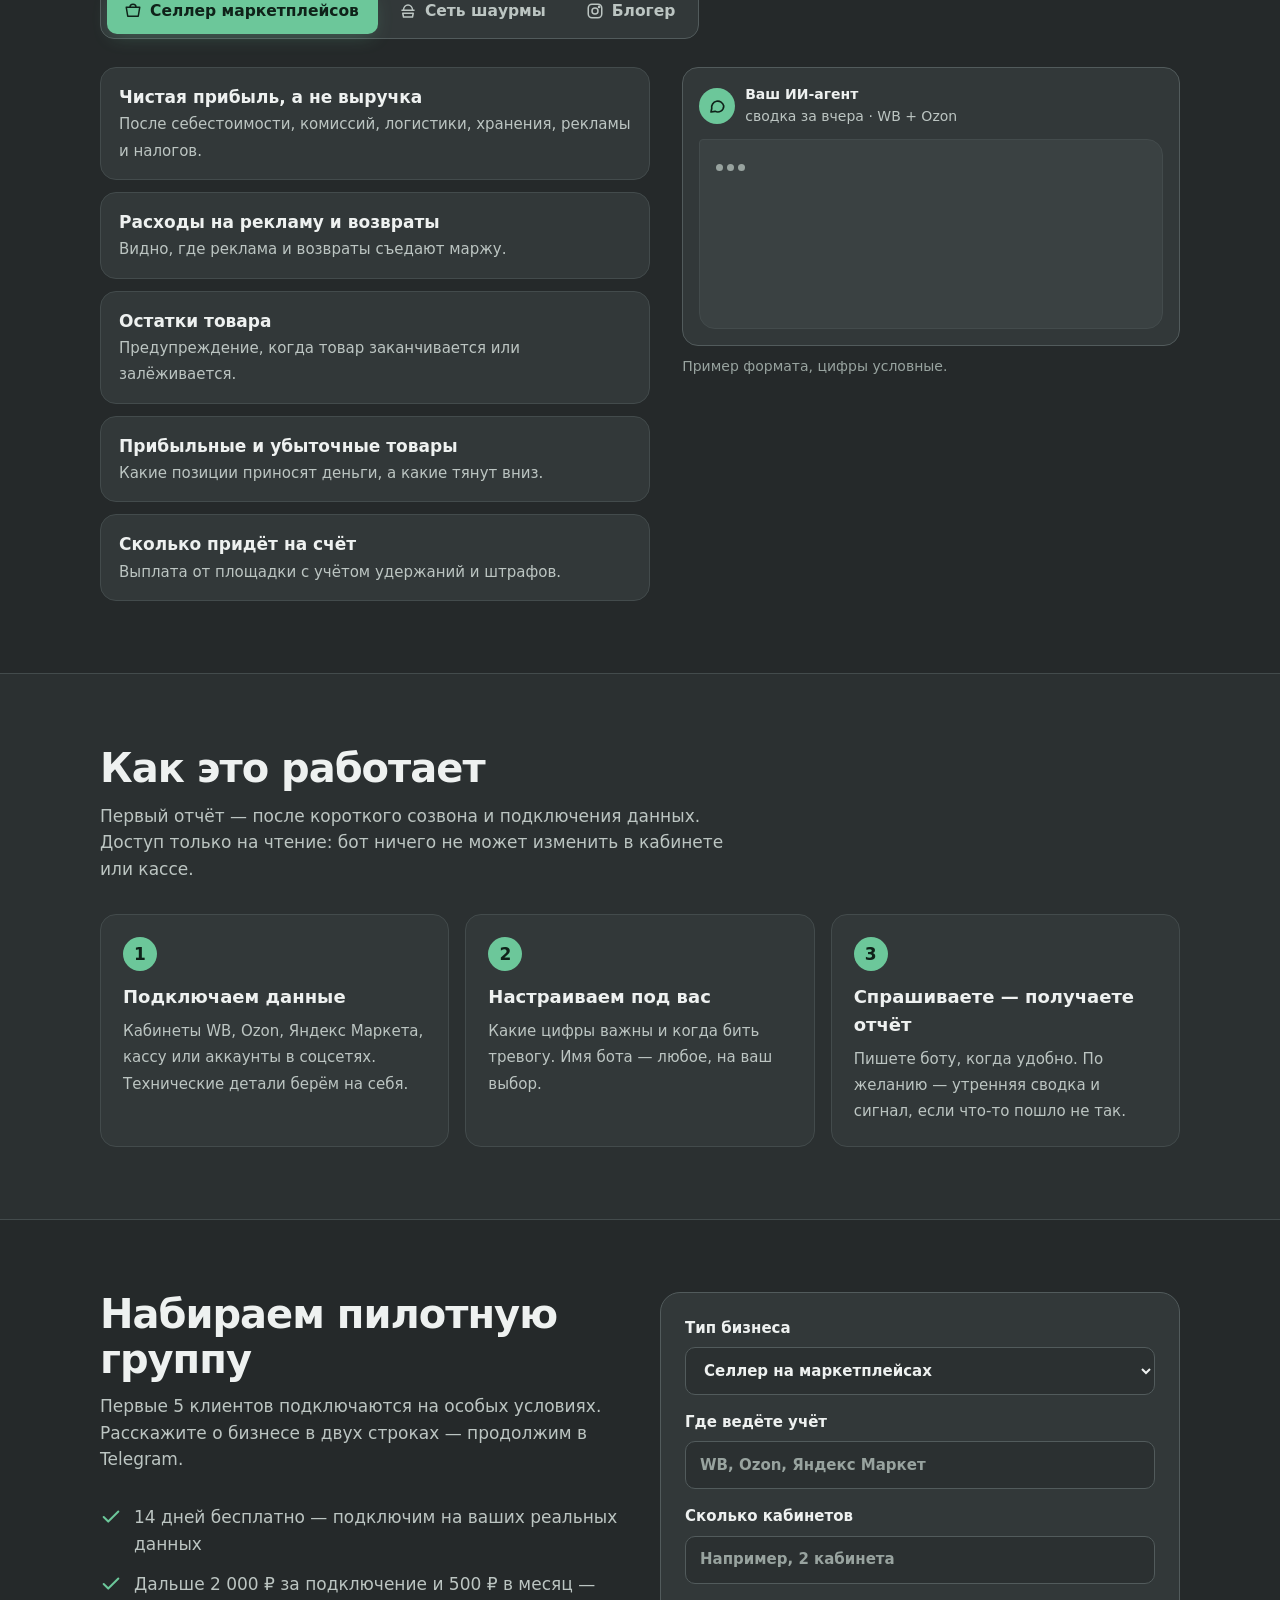
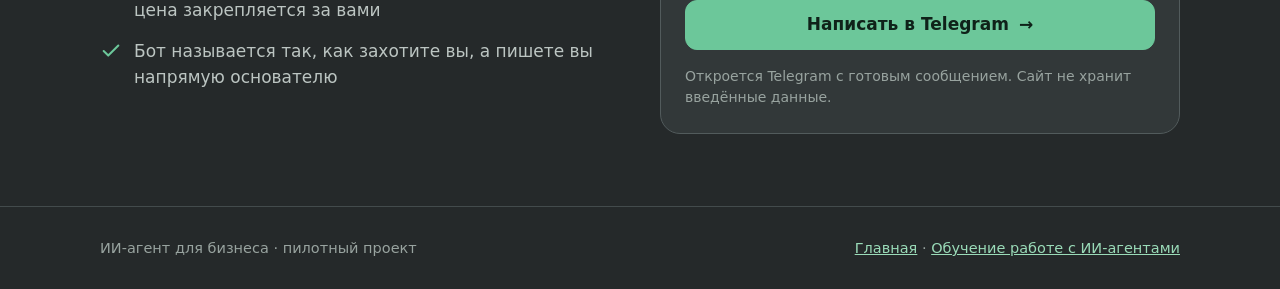
==== commit bdf14835: "Phone layout: app-style hub tiles, compact headers and heroes - hub: on phones both choices sit side" ====
--- a/business/index.html
+++ b/business/index.html
@@ -202,7 +202,9 @@
     .bar .btn{min-height:40px;padding:0 12px;font-size:13.5px;white-space:nowrap;flex:none}
     .bar .btn .long{display:none}
     .bar .btn .short{display:inline}
-    h1{font-size:32px}
+    h1{font-size:30px}
+    .hero{padding:32px 16px 36px;gap:28px}
+    .lead{font-size:16.5px;margin-bottom:22px}
     .cta-row .btn{flex:1 1 100%}
     .phone{width:272px;height:520px}
     .clock .t{font-size:54px}
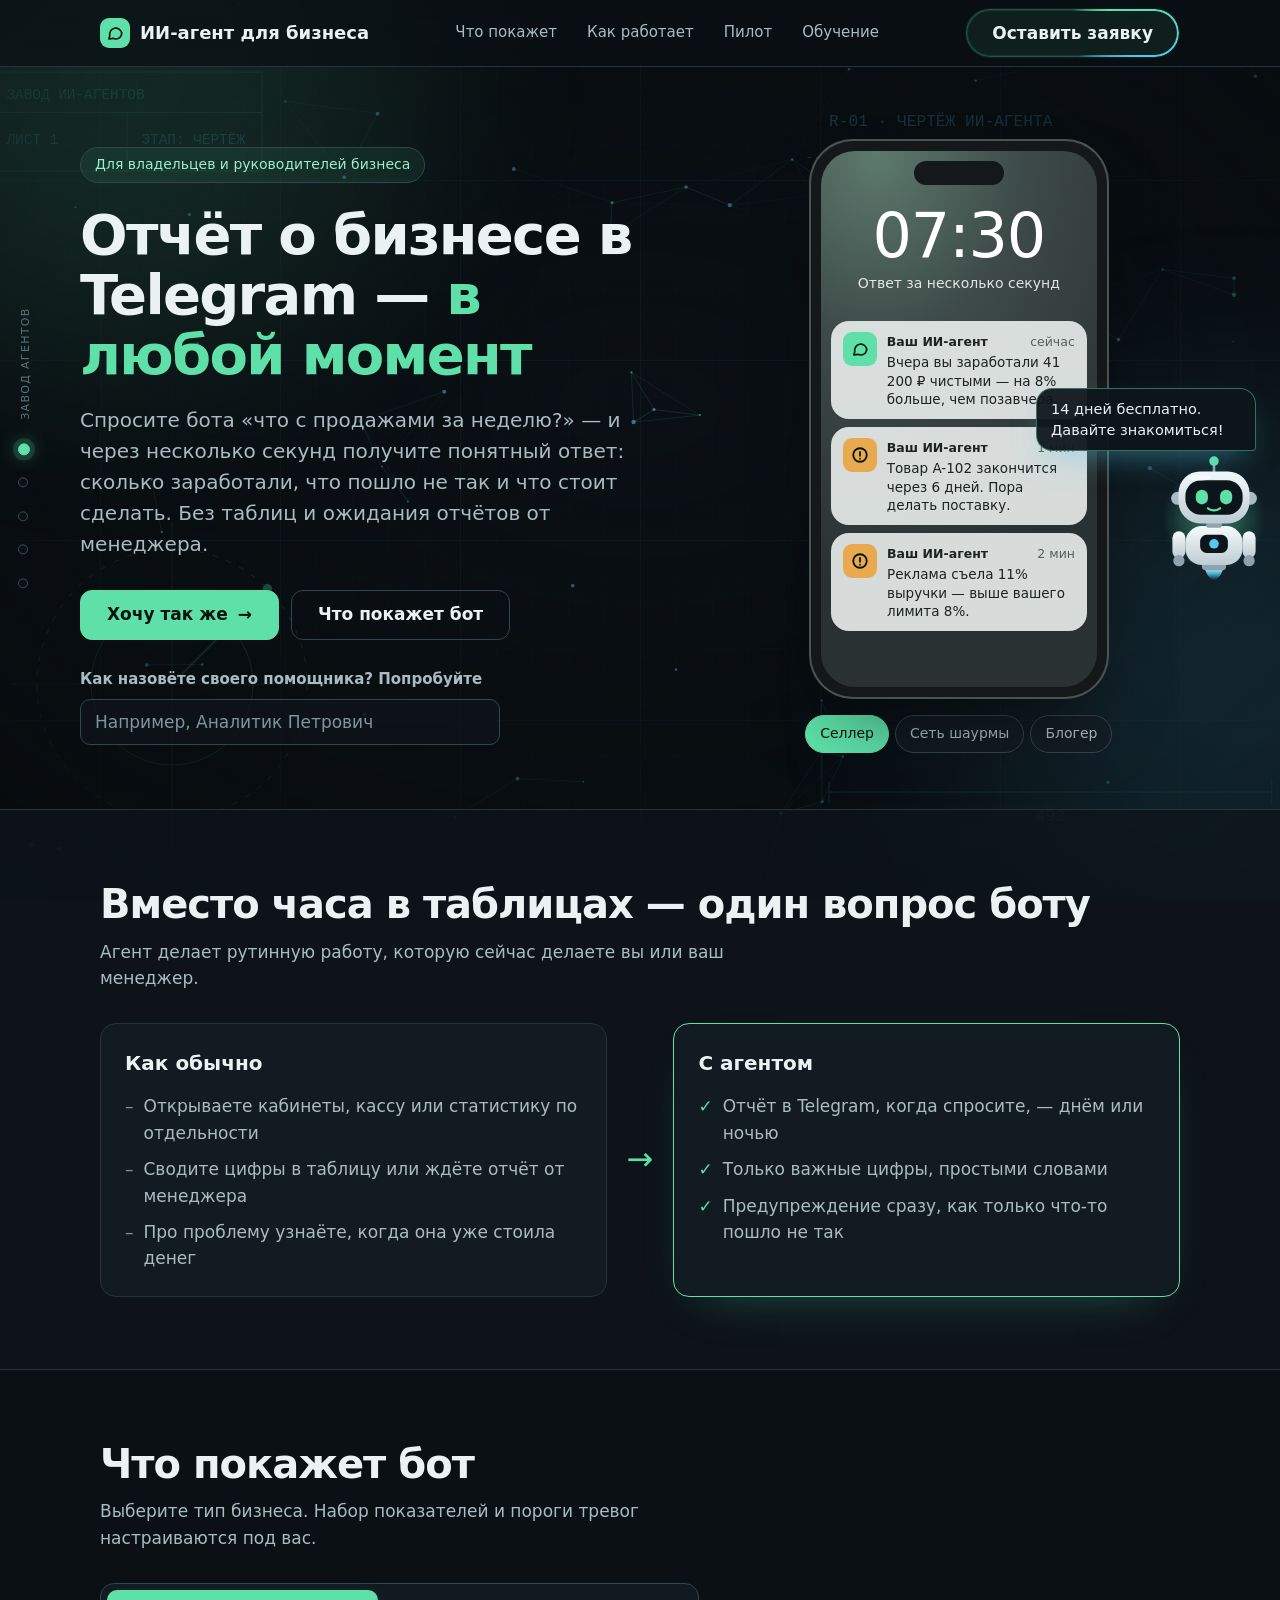
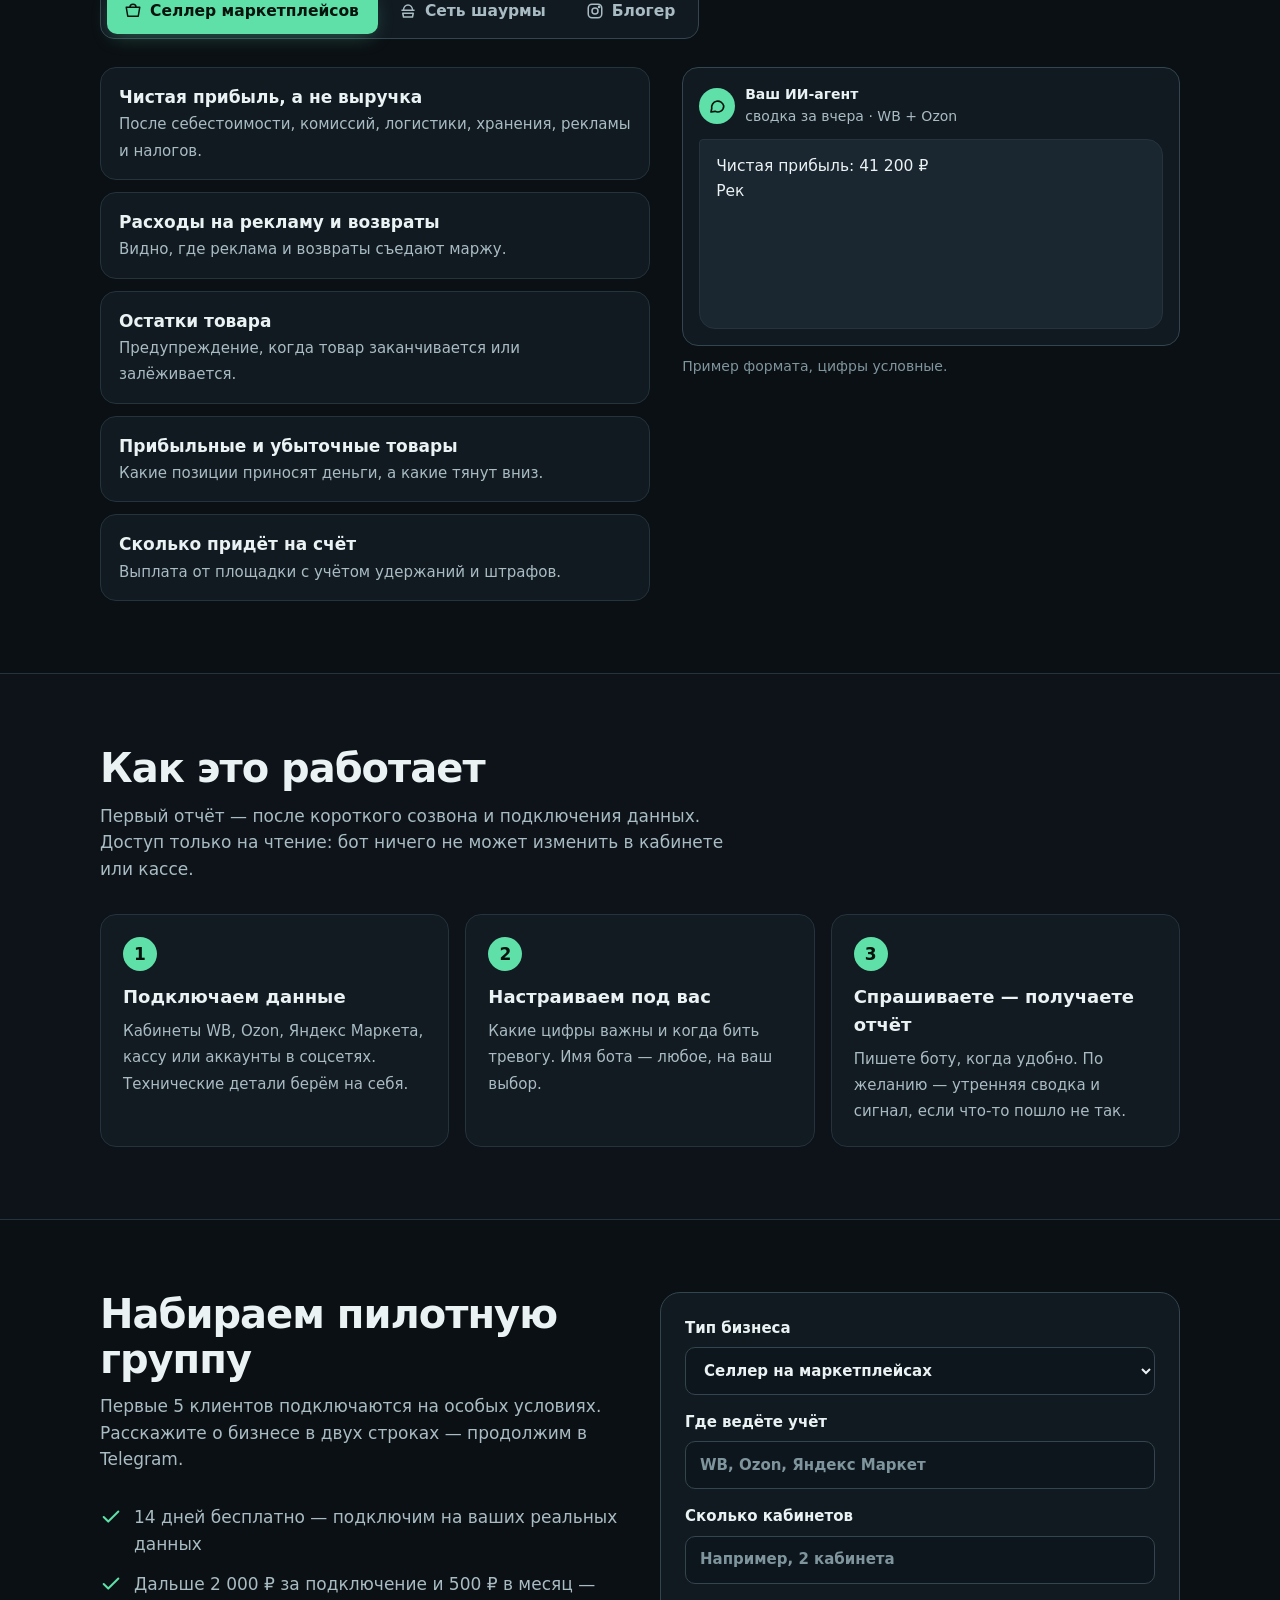
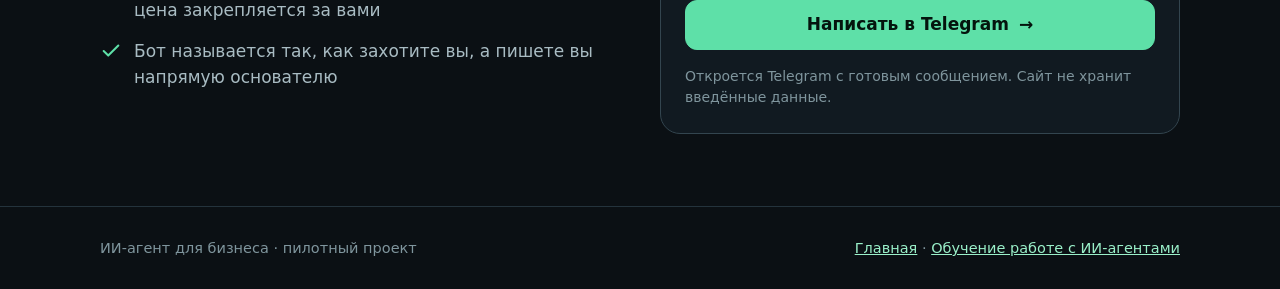
==== commit 101139a1: "Bring the site to life: robot mascot, AI background, factory scenes - assets/fx.js + fx.css shared b" ====
--- a/business/index.html
+++ b/business/index.html
@@ -8,15 +8,15 @@
 <meta property="og:title" content="Отчёт о вашем бизнесе в Telegram — в любой момент">
 <meta property="og:description" content="Спросите бота — и через несколько секунд получите прибыль, проблемы и что сделать сегодня.">
 <meta property="og:type" content="website">
-<meta name="theme-color" content="#25292a">
+<meta name="theme-color" content="#0b1014">
 <!-- Сюда вставьте счётчик Яндекс Метрики, чтобы мерить спрос: клики по кнопкам и отправки формы -->
 <style>
   :root{
-    --bg:#25292a; --bg2:#2b3031; --card:#323839; --card2:#3a4142;
-    --line:#434b4c; --line2:#525b5c;
-    --text:#eef1f0; --muted:#bcc5c2; --dim:#98a39f;
-    --accent:#6cc79a; --accent2:#9adbb8; --accent-ink:#0f2219;
-    --glow:rgba(108,199,154,.32);
+    --bg:#0b1014; --bg2:rgba(15,22,28,.72); --card:rgba(20,29,36,.84); --card2:#1b2730;
+    --line:#24333c; --line2:#33454f;
+    --text:#eaf2f4; --muted:#a9bcc3; --dim:#7f959d;
+    --accent:#5ee0a8; --accent2:#9af0c9; --accent-ink:#04140d;
+    --glow:rgba(94,224,168,.38);
     --radius:16px;
     --ease:cubic-bezier(.22,1,.36,1);
   }
@@ -29,13 +29,13 @@
 
   /* Мягкий фон */
   .bg{position:fixed;inset:0;z-index:-1;pointer-events:none;overflow:hidden}
-  .orb{position:absolute;width:560px;height:560px;border-radius:50%;filter:blur(110px);opacity:.16;background:var(--accent);animation:float 20s var(--ease) infinite alternate}
+  .orb{position:absolute;width:560px;height:560px;border-radius:50%;filter:blur(110px);opacity:.13;background:var(--accent);animation:float 20s var(--ease) infinite alternate}
   .orb.o1{top:-200px;left:-160px}
-  .orb.o2{top:45%;right:-240px;background:#8fa8a0;opacity:.14;animation-duration:26s}
+  .orb.o2{top:45%;right:-240px;background:#53c8f0;opacity:.12;animation-duration:26s}
   @keyframes float{to{transform:translate(110px,70px) scale(1.12)}}
 
   /* Шапка */
-  header{position:sticky;top:0;z-index:20;backdrop-filter:blur(12px);-webkit-backdrop-filter:blur(12px);background:rgba(37,41,42,.8);border-bottom:1px solid var(--line)}
+  header{position:sticky;top:0;z-index:20;backdrop-filter:blur(12px);-webkit-backdrop-filter:blur(12px);background:rgba(11,16,20,.72);border-bottom:1px solid var(--line)}
   .bar{display:flex;align-items:center;justify-content:space-between;height:66px;gap:16px}
   .logo{display:flex;align-items:center;gap:10px;font-weight:700;font-size:18px;text-decoration:none;color:var(--text)}
   .logo-mark{width:30px;height:30px;border-radius:9px;background:var(--accent);display:grid;place-items:center;color:var(--accent-ink)}
@@ -49,7 +49,7 @@
   /* Кнопки */
   .btn{--b:var(--accent);position:relative;overflow:hidden;display:inline-flex;align-items:center;justify-content:center;gap:10px;min-height:50px;padding:0 26px;border-radius:12px;border:1px solid var(--b);background:var(--b);color:var(--accent-ink);font:inherit;font-weight:650;text-decoration:none;cursor:pointer;
     transition:transform .35s var(--ease),box-shadow .35s var(--ease),background .3s,color .3s,border-color .3s}
-  .btn:hover{transform:translateY(-2px);box-shadow:0 12px 30px -10px var(--glow),0 0 0 4px rgba(108,199,154,.14)}
+  .btn:hover{transform:translateY(-2px);box-shadow:0 12px 30px -10px var(--glow),0 0 0 4px rgba(94,224,168,.14)}
   .btn:active{transform:translateY(0) scale(.98)}
   .btn .arr{display:inline-block;transition:transform .35s var(--ease)}
   .btn:hover .arr{transform:translateX(4px)}
@@ -57,16 +57,16 @@
   .btn:hover::before{left:130%}
   .bar .btn .short{display:none}
   .btn.ghost{background:transparent;color:var(--text);border-color:var(--line2)}
-  .btn.ghost:hover{border-color:var(--accent);color:var(--accent2);box-shadow:0 0 0 4px rgba(108,199,154,.1)}
-  .btn.ghost::before{background:linear-gradient(100deg,transparent,rgba(108,199,154,.2),transparent)}
+  .btn.ghost:hover{border-color:var(--accent);color:var(--accent2);box-shadow:0 0 0 4px rgba(94,224,168,.1)}
+  .btn.ghost::before{background:linear-gradient(100deg,transparent,rgba(94,224,168,.2),transparent)}
   .ripple{position:absolute;border-radius:50%;transform:scale(0);background:rgba(255,255,255,.45);animation:rip .6s var(--ease) forwards;pointer-events:none}
-  .btn.ghost .ripple{background:rgba(108,199,154,.35)}
+  .btn.ghost .ripple{background:rgba(94,224,168,.35)}
   @keyframes rip{to{transform:scale(4);opacity:0}}
   .btn:focus-visible,.tab:focus-visible,.chip:focus-visible,input:focus-visible,select:focus-visible,nav.links a:focus-visible,.logo:focus-visible{outline:2px solid var(--accent2);outline-offset:3px}
 
   /* Первый экран */
   .hero{padding:72px 0 56px;display:grid;grid-template-columns:1.1fr .9fr;gap:48px;align-items:center}
-  .eyebrow{display:inline-flex;align-items:center;gap:8px;font-size:14px;color:var(--accent2);border:1px solid var(--line2);background:rgba(108,199,154,.08);padding:6px 14px;border-radius:999px;margin-bottom:22px}
+  .eyebrow{display:inline-flex;align-items:center;gap:8px;font-size:14px;color:var(--accent2);border:1px solid var(--line2);background:rgba(94,224,168,.08);padding:6px 14px;border-radius:999px;margin-bottom:22px}
   h1{font-size:clamp(34px,5vw,56px);line-height:1.07;letter-spacing:-.03em;margin:0 0 20px}
   h1 .hl{color:var(--accent)}
   .lead{font-size:clamp(18px,2vw,20px);color:var(--muted);max-width:580px;margin:0 0 30px}
@@ -129,7 +129,7 @@
   .split{display:grid;grid-template-columns:1.05fr .95fr;gap:32px;align-items:start}
   .cards{list-style:none;margin:0;padding:0;display:grid;gap:12px}
   .card{position:relative;padding:16px 18px;background:var(--card);border:1px solid var(--line);border-radius:var(--radius);overflow:hidden;transition:transform .35s var(--ease),border-color .3s}
-  .card::before{content:"";position:absolute;inset:0;background:radial-gradient(260px circle at var(--mx,50%) var(--my,50%),rgba(108,199,154,.14),transparent 60%);opacity:0;transition:opacity .3s;pointer-events:none}
+  .card::before{content:"";position:absolute;inset:0;background:radial-gradient(260px circle at var(--mx,50%) var(--my,50%),rgba(94,224,168,.14),transparent 60%);opacity:0;transition:opacity .3s;pointer-events:none}
   .card:hover{transform:translateX(4px);border-color:var(--line2)}
   .card:hover::before{opacity:1}
   .card strong{display:block;position:relative}
@@ -159,8 +159,8 @@
   label{font-weight:600;font-size:15px;display:grid;gap:7px}
   input,select{font:inherit;min-height:48px;padding:0 14px;border:1px solid var(--line2);border-radius:10px;background:var(--bg2);color:var(--text);transition:border-color .25s,box-shadow .25s}
   input::placeholder{color:var(--dim)}
-  input:hover,select:hover{border-color:#6a7576}
-  input:focus,select:focus{border-color:var(--accent);box-shadow:0 0 0 4px rgba(108,199,154,.18);outline:none}
+  input:hover,select:hover{border-color:#4a6470}
+  input:focus,select:focus{border-color:var(--accent);box-shadow:0 0 0 4px rgba(94,224,168,.18);outline:none}
   .hint{font-size:14px;color:var(--dim);margin:0}
   .perks{list-style:none;padding:0;margin:0;display:grid;gap:14px}
   .perks li{display:flex;gap:12px;align-items:flex-start;color:var(--muted)}
@@ -219,6 +219,7 @@
     html{scroll-behavior:auto}
   }
 </style>
+<link rel="stylesheet" href="../assets/fx.css">
 </head>
 <body>
 <div class="bg" aria-hidden="true"><div class="orb o1"></div><div class="orb o2"></div></div>
@@ -232,7 +233,7 @@
       <a href="#request">Пилот</a>
       <a href="../school/">Обучение</a>
     </nav>
-    <a class="btn ghost" href="#request"><span class="long">Оставить заявку</span><span class="short">Заявка</span></a>
+    <a class="btn ghost cta-glow" href="#request"><span class="long">Оставить заявку</span><span class="short">Заявка</span></a>
   </div>
 </header>
 
@@ -618,5 +619,6 @@
   });
 })();
 </script>
+<script src="../assets/fx.js" data-page="business"></script>
 </body>
 </html>
--- a/assets/fx.css
+++ b/assets/fx.css
@@ -0,0 +1,126 @@
+/* Живой фон, «завод агентов», робот-помощник и светящаяся плашка. Общий файл для всех страниц. */
+
+#fx{position:fixed;inset:0;z-index:-2;pointer-events:none;overflow:hidden}
+#fx canvas{position:absolute;inset:0;width:100%;height:100%}
+#fx .scenes{position:absolute;inset:0;opacity:.44}
+#fx .scene{position:absolute;inset:0;opacity:0;transform:scale(1.04);transition:opacity 1.3s ease,transform 1.6s cubic-bezier(.22,1,.36,1)}
+#fx .scene.on{opacity:1;transform:none}
+#fx .scene svg{width:100%;height:100%;display:block}
+#fx .scene *{animation-play-state:paused}
+#fx .scene.on *{animation-play-state:running}
+#fx .vign{position:absolute;inset:0;background:radial-gradient(ellipse 75% 70% at 50% 45%,rgba(7,11,14,0) 0%,rgba(7,11,14,.55) 70%,rgba(7,11,14,.85) 100%)}
+@media (max-width:700px){#fx .scenes{opacity:.32}}
+
+/* общие элементы сцен */
+#fx .draw{stroke-dasharray:1;stroke-dashoffset:1;animation:fxDraw 7s ease-in-out infinite}
+@keyframes fxDraw{0%{stroke-dashoffset:1}45%,85%{stroke-dashoffset:0}100%{stroke-dashoffset:-1}}
+#fx .spin{transform-box:fill-box;transform-origin:center;animation:fxSpin 9s linear infinite}
+#fx .spin.rev{animation-direction:reverse;animation-duration:6s}
+#fx .spin.slow{animation-duration:40s}
+@keyframes fxSpin{to{transform:rotate(360deg)}}
+#fx .belt{animation:fxBelt .8s linear infinite}
+@keyframes fxBelt{to{stroke-dashoffset:-50}}
+#fx .part{animation:fxPart 16s linear infinite}
+@keyframes fxPart{from{transform:translateX(-200px)}to{transform:translateX(1800px)}}
+#fx .arm1{transform-origin:0 -20px;animation:fxArm1 3.4s ease-in-out infinite alternate}
+#fx .arm2{transform-origin:0 0;animation:fxArm2 2.6s ease-in-out infinite alternate}
+#fx .arm-b .arm1{animation-delay:-1.7s}
+#fx .arm-b .arm2{animation-delay:-1.3s}
+@keyframes fxArm1{from{transform:rotate(-24deg)}to{transform:rotate(18deg)}}
+@keyframes fxArm2{from{transform:rotate(34deg)}to{transform:rotate(-22deg)}}
+#fx .spark{animation:fxSpark 1.1s steps(2) infinite}
+@keyframes fxSpark{50%{opacity:0}}
+#fx .pulse{stroke-dasharray:46 1800;animation:fxPulse 3.6s linear infinite}
+@keyframes fxPulse{from{stroke-dashoffset:1846}to{stroke-dashoffset:0}}
+#fx .cursor{animation:fxSpark 1s steps(2) infinite}
+#fx .codeln{transform-box:fill-box;transform-origin:left;animation:fxCode 5s ease-out infinite}
+@keyframes fxCode{0%{transform:scaleX(0)}30%,90%{transform:scaleX(1)}100%{transform:scaleX(1);opacity:0}}
+#fx .scan{animation:fxScan 3s ease-in-out infinite alternate}
+@keyframes fxScan{from{transform:translateY(0)}to{transform:translateY(560px)}}
+#fx .chk{stroke-dasharray:1;stroke-dashoffset:1;animation:fxChk 6s ease infinite}
+@keyframes fxChk{0%{stroke-dashoffset:1}15%,85%{stroke-dashoffset:0}100%{stroke-dashoffset:1}}
+#fx .prog{transform-box:fill-box;transform-origin:left;animation:fxProg 6s ease-in-out infinite}
+@keyframes fxProg{0%{transform:scaleX(.05)}80%,100%{transform:scaleX(1)}}
+#fx .pop{transform-box:fill-box;transform-origin:left bottom;animation:fxPop 6s ease infinite}
+@keyframes fxPop{0%,10%{opacity:0;transform:scale(.6)}20%,75%{opacity:1;transform:none}90%,100%{opacity:0;transform:none}}
+#fx .ring{transform-box:fill-box;transform-origin:center;animation:fxRing 4s ease-out infinite}
+@keyframes fxRing{from{transform:scale(.7);opacity:.9}to{transform:scale(1.25);opacity:0}}
+
+/* Прогресс «завода» слева */
+#fx-steps{position:fixed;left:18px;top:50%;transform:translateY(-50%);z-index:15;display:none;flex-direction:column;gap:14px;pointer-events:none}
+#fx-steps .st{display:flex;align-items:center;gap:10px;font-size:12.5px;color:#7d939b;letter-spacing:.02em}
+#fx-steps .st i{width:10px;height:10px;border-radius:50%;border:1.5px solid #3b4e59;background:#0b1014;transition:all .5s cubic-bezier(.22,1,.36,1)}
+#fx-steps .st span{opacity:0;transform:translateX(-6px);transition:all .5s cubic-bezier(.22,1,.36,1);white-space:nowrap}
+#fx-steps .st.done i{background:#2c6a55;border-color:#5ee0a8}
+#fx-steps .st.on i{width:12px;height:12px;background:#5ee0a8;border-color:#5ee0a8;box-shadow:0 0 0 5px rgba(94,224,168,.15),0 0 18px rgba(94,224,168,.7)}
+#fx-steps .ttl{font-size:11px;text-transform:uppercase;letter-spacing:.12em;color:#5c727b;writing-mode:vertical-rl;transform:rotate(180deg);margin:0 0 6px -1px}
+@media (min-width:1240px){#fx-steps{display:flex}}
+@media (min-width:1420px){#fx-steps .st.on span{opacity:1;transform:none;color:#9af0c9}}
+
+/* ===== Робот ===== */
+.rb{display:block;width:100%;height:auto;overflow:visible;animation:rbBob 3.2s ease-in-out infinite alternate}
+@keyframes rbBob{from{transform:translateY(0)}to{transform:translateY(-8px)}}
+.rb-halo{transform-box:fill-box;transform-origin:center;animation:rbHalo 3.2s ease-in-out infinite alternate}
+@keyframes rbHalo{from{opacity:.55;transform:scale(.92)}to{opacity:1;transform:scale(1.05)}}
+.rb-flame{transform-box:fill-box;transform-origin:50% 0;animation:rbFlame .16s ease-in-out infinite alternate}
+@keyframes rbFlame{from{transform:scaleY(.75) scaleX(.9)}to{transform:scaleY(1.15)}}
+.rb-ant{animation:rbAnt 2.4s ease-in-out infinite}
+@keyframes rbAnt{0%,100%{fill:#5ee0a8}50%{fill:#53c8f0;filter:drop-shadow(0 0 4px #53c8f0)}}
+.rb-core{transform-box:fill-box;transform-origin:center;animation:rbCore 1.6s ease-in-out infinite}
+@keyframes rbCore{0%,100%{transform:scale(.8);opacity:.75}50%{transform:scale(1.15);opacity:1}}
+.rb-arm{transform-box:fill-box;transform-origin:50% 10%;transition:transform .4s cubic-bezier(.22,1,.36,1)}
+.rb-arm-l{animation:rbSwingL 3s ease-in-out infinite alternate}
+.rb-arm-r{animation:rbSwingR 3s ease-in-out infinite alternate}
+@keyframes rbSwingL{from{transform:rotate(8deg)}to{transform:rotate(-3deg)}}
+@keyframes rbSwingR{from{transform:rotate(-8deg)}to{transform:rotate(3deg)}}
+.wave .rb-arm-r{animation:rbWave .38s ease-in-out 5 alternate}
+@keyframes rbWave{from{transform:rotate(-165deg)}to{transform:rotate(-120deg)}}
+.rb-eyes{transition:transform .25s ease-out}
+.rb-lids{transform-box:fill-box;transform-origin:center;transition:transform .09s ease}
+.blink .rb-lids{transform:scaleY(.12)}
+.happy .rb-lids{transform:scaleY(.5) translateY(4px)}
+.hop .rb{animation:rbHop .7s cubic-bezier(.3,1.6,.5,1)}
+@keyframes rbHop{0%{transform:translateY(0)}40%{transform:translateY(-26px) rotate(-8deg)}70%{transform:translateY(0) rotate(4deg)}100%{transform:none}}
+
+/* Робот-спутник */
+#bot{position:fixed;left:0;top:0;z-index:30;width:104px;transform:translate(-200px,60vh);transition:transform 1.5s cubic-bezier(.45,0,.2,1),opacity .5s ease;will-change:transform;pointer-events:none}
+#bot .rb-tilt{position:relative;transition:transform .6s ease}
+#bot.fly-r .rb-tilt{transform:rotate(14deg)}
+#bot.fly-l .rb-tilt{transform:rotate(-14deg)}
+#bot.fly-r .rb-flame,#bot.fly-l .rb-flame{animation-duration:.08s}
+#bot .rb-btn{display:block;width:100%;padding:0;border:0;background:none;cursor:pointer;pointer-events:auto;-webkit-tap-highlight-color:transparent;border-radius:50%}
+#bot .rb-btn:focus-visible{outline:2px solid #9af0c9;outline-offset:4px}
+#bot.docked{opacity:0;pointer-events:none}
+#bot.docked .rb-btn{pointer-events:none}
+#bot.dim{opacity:.35}
+.rb-bubble{position:absolute;bottom:calc(100% + 4px);right:10px;width:max-content;max-width:220px;padding:10px 14px;border-radius:16px 16px 4px 16px;background:rgba(14,22,28,.94);border:1px solid rgba(94,224,168,.45);color:#eaf2f4;font-size:14.5px;line-height:1.4;box-shadow:0 14px 34px -14px rgba(83,200,240,.55);opacity:0;transform:translateY(8px) scale(.92);transform-origin:right bottom;transition:opacity .35s ease,transform .45s cubic-bezier(.3,1.5,.5,1);pointer-events:none}
+#bot.left .rb-bubble{right:auto;left:10px;border-radius:16px 16px 16px 4px;transform-origin:left bottom}
+.rb-bubble.show{opacity:1;transform:none}
+@media (max-width:700px){
+  #bot{width:64px}
+  .rb-bubble{font-size:13.5px;max-width:210px;padding:9px 12px}
+}
+
+/* Большой робот на главной */
+.hero-bot{position:relative;width:150px;margin:0 auto 10px;cursor:pointer}
+.hero-bot .rb-bubble{bottom:auto;top:26px;right:auto;left:calc(100% + 6px);border-radius:16px 16px 16px 4px;transform-origin:left center;max-width:230px;text-align:left}
+.hero-bot .orbit{position:absolute;left:50%;top:50%;width:210px;height:210px;margin:-112px 0 0 -105px;border-radius:50%;border:1px dashed rgba(83,200,240,.35);animation:fxSpin 24s linear infinite;pointer-events:none}
+.hero-bot .orbit::before{content:"";position:absolute;top:-4px;left:50%;width:8px;height:8px;border-radius:50%;background:#53c8f0;box-shadow:0 0 12px #53c8f0}
+@media (max-width:640px){.hero-bot{display:none}}
+
+/* ===== Светящаяся плашка в шапке ===== */
+@property --ang{syntax:'<angle>';inherits:false;initial-value:0deg}
+.cta-glow{position:relative;isolation:isolate;border-color:transparent!important;background:rgba(94,224,168,.08)!important;border-radius:999px!important;box-shadow:inset 0 0 0 1px rgba(94,224,168,.18)}
+.cta-glow::after{content:"";position:absolute;inset:0;border-radius:inherit;padding:1.6px;background:conic-gradient(from var(--ang),rgba(94,224,168,.12),#5ee0a8 16%,#53c8f0 30%,rgba(83,200,240,.12) 46%,rgba(94,224,168,.12));-webkit-mask:linear-gradient(#000 0 0) content-box,linear-gradient(#000 0 0);-webkit-mask-composite:xor;mask-composite:exclude;animation:ctaAng 3.2s linear infinite;pointer-events:none;z-index:-1}
+@keyframes ctaAng{to{--ang:360deg}}
+.cta-glow:hover{box-shadow:0 0 0 4px rgba(94,224,168,.12),0 10px 30px -10px rgba(83,200,240,.55)!important;color:#eaf2f4!important}
+.cta-glow svg{animation:ctaPlane 2.6s ease-in-out infinite}
+@keyframes ctaPlane{0%,100%{transform:none}50%{transform:translate(2px,-2px)}}
+.cta-glow .live{width:8px;height:8px;border-radius:50%;background:#5ee0a8;flex:none;animation:ctaLive 1.8s infinite}
+@keyframes ctaLive{0%{box-shadow:0 0 0 0 rgba(94,224,168,.6)}70%{box-shadow:0 0 0 8px rgba(94,224,168,0)}100%{box-shadow:0 0 0 0 rgba(94,224,168,0)}}
+@media (max-width:640px){.cta-glow .live{display:none}}
+
+@media (prefers-reduced-motion:reduce){
+  #fx *,.rb,.rb *,.cta-glow::after,.cta-glow svg,.hero-bot .orbit{animation:none!important}
+  #bot{transition:opacity .3s}
+}
